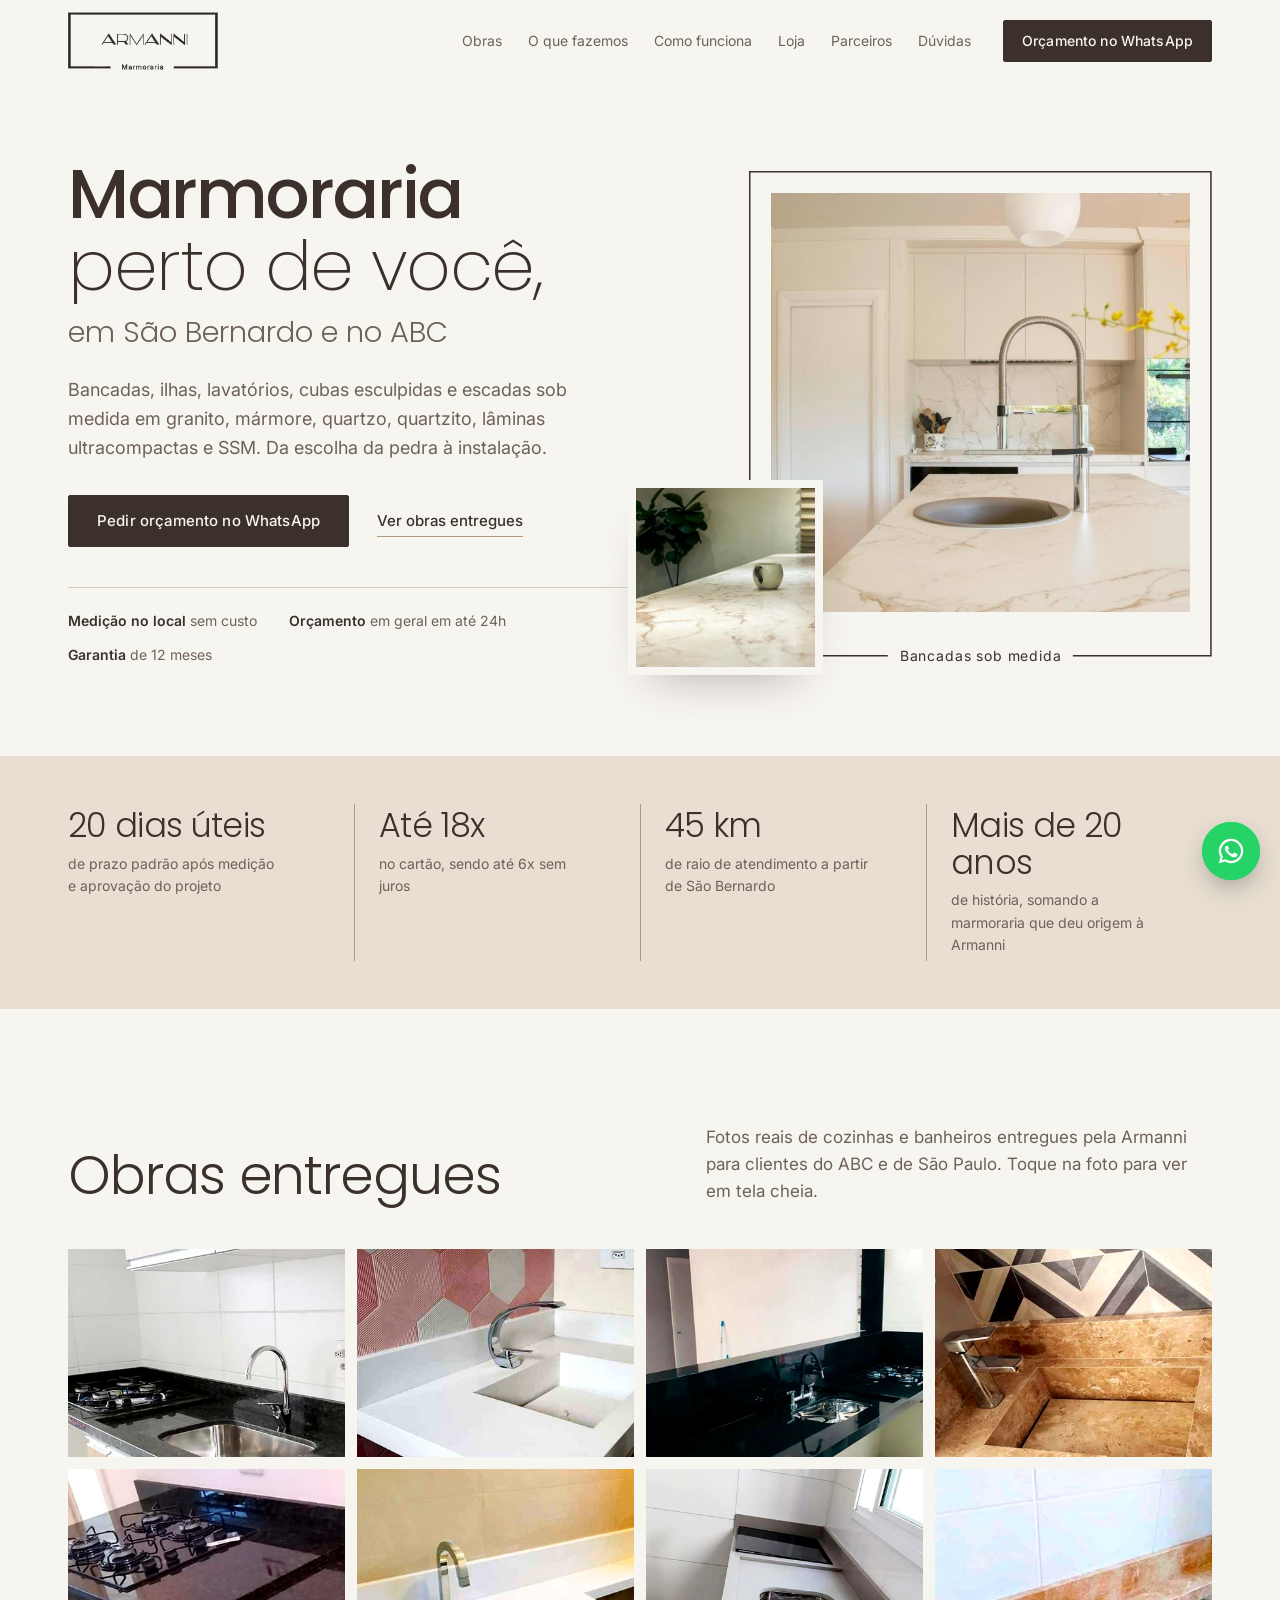
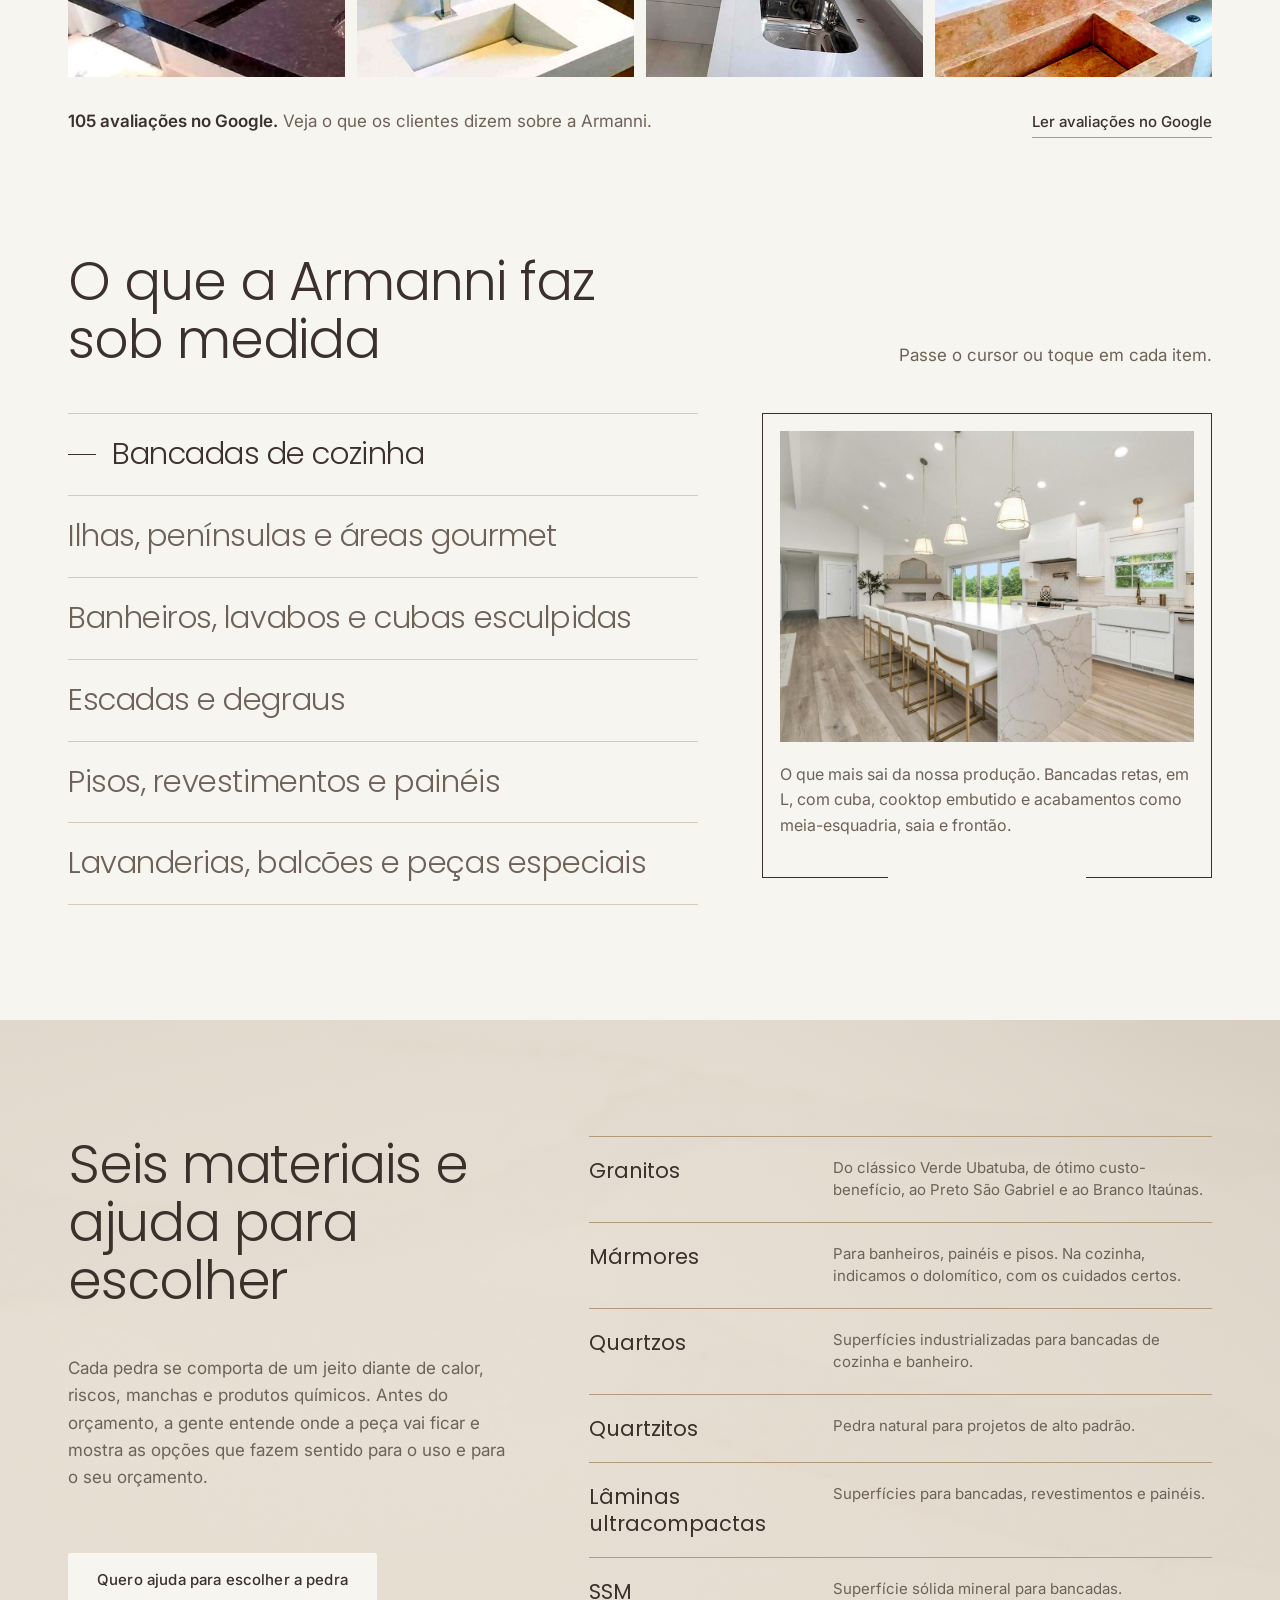
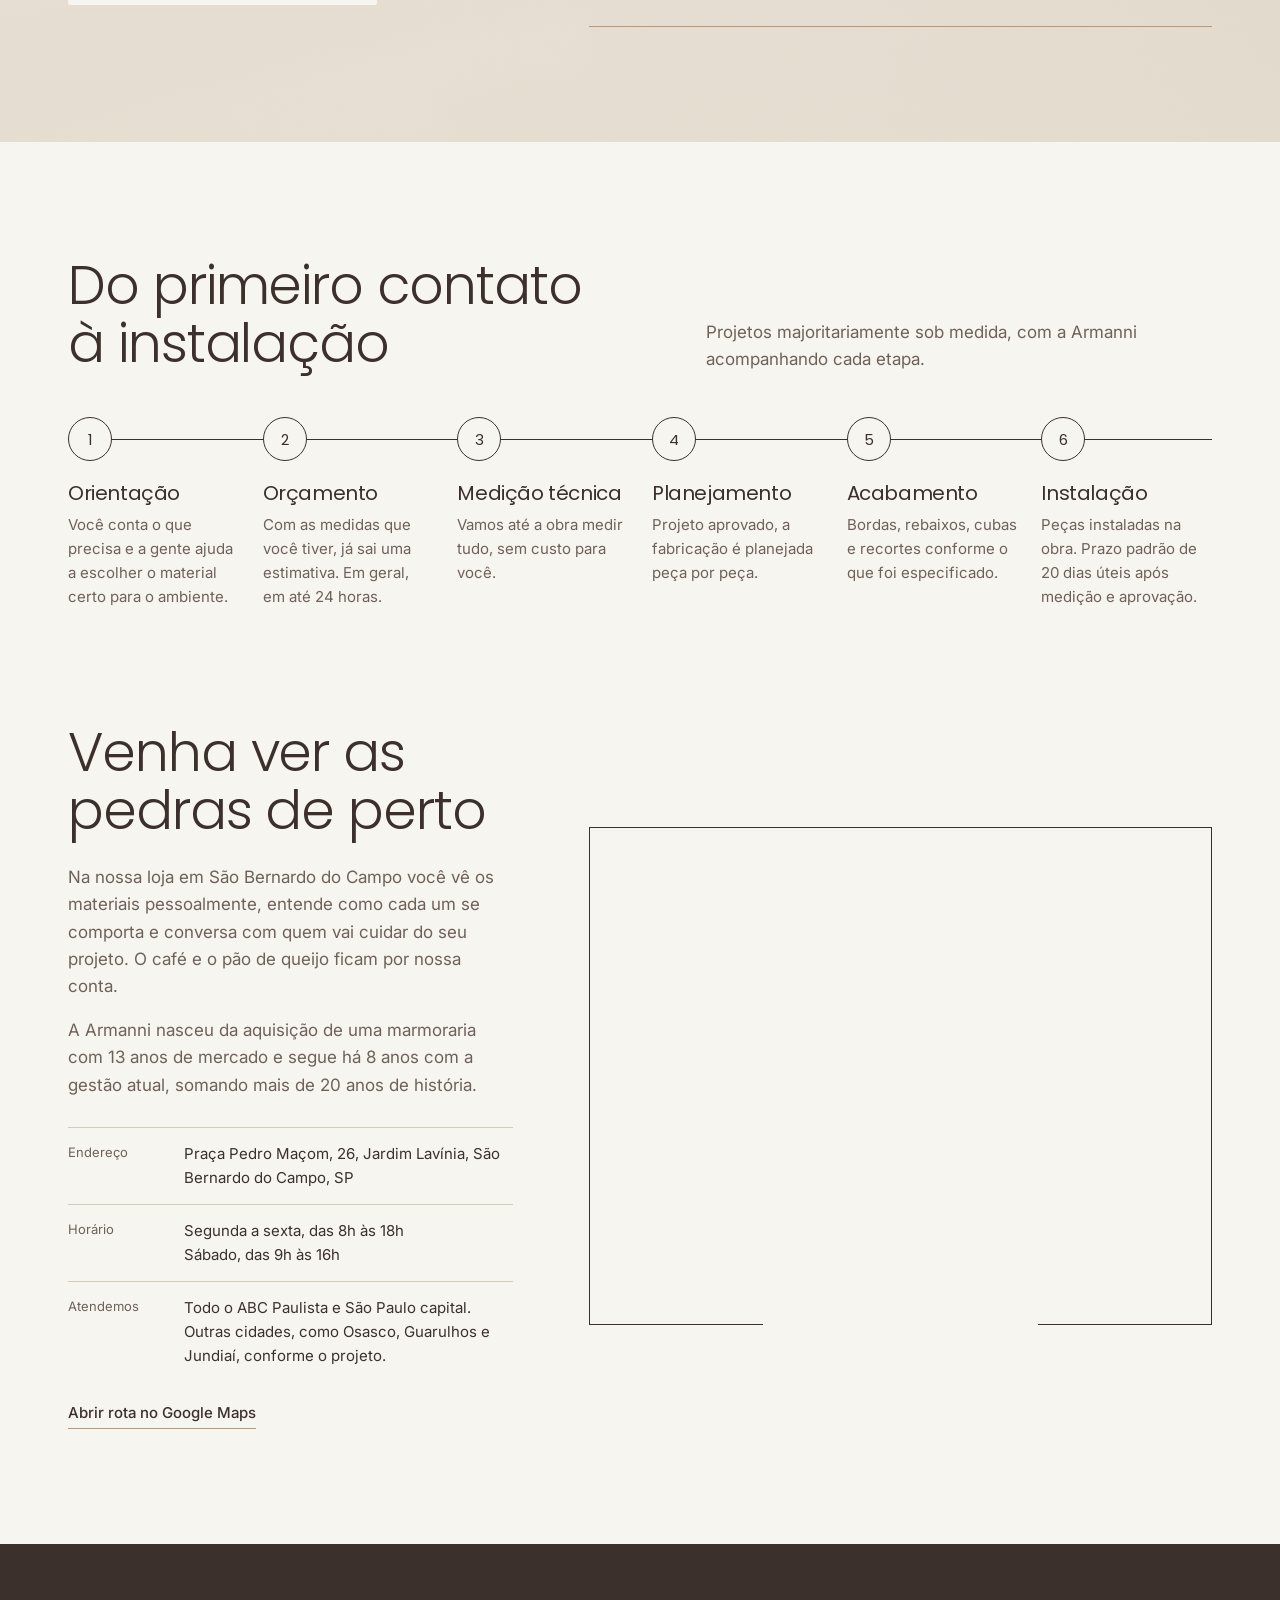
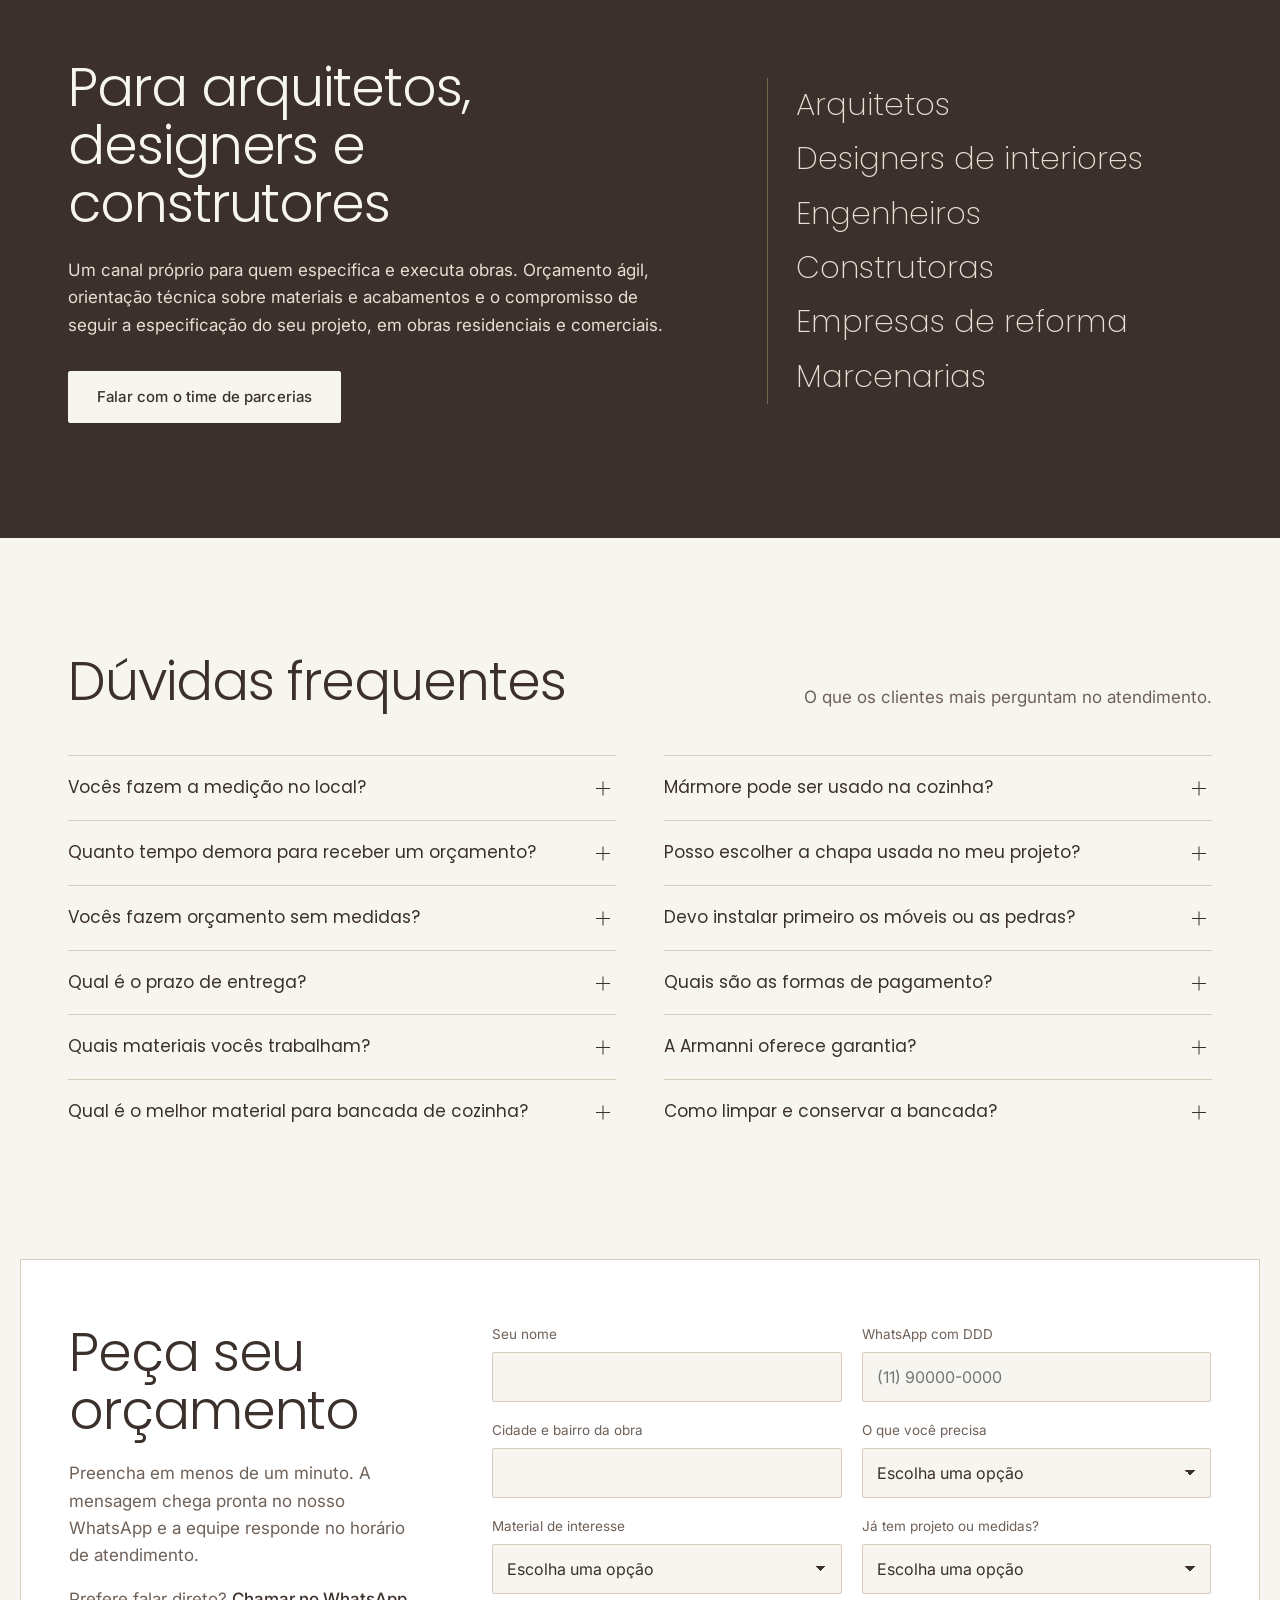
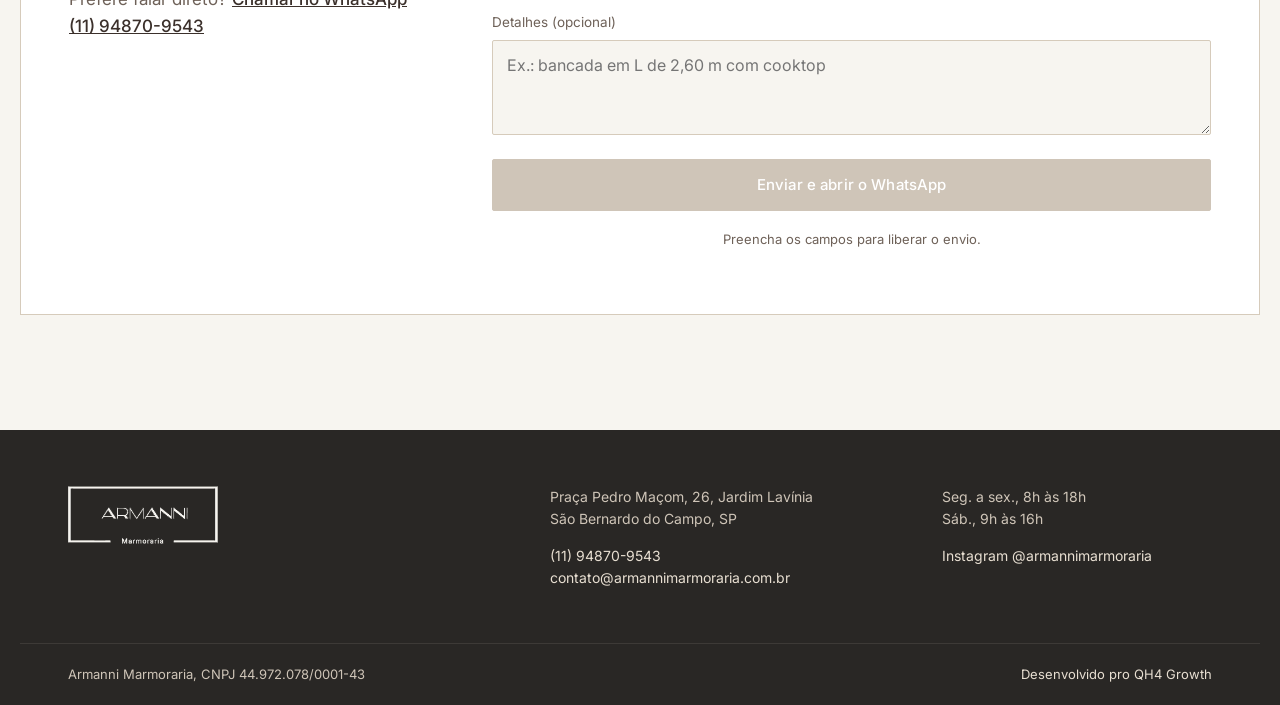
==== index.html @ fddb81f9 "Add files via upload" ====
<!DOCTYPE html>
<html lang="pt-BR">
<head>
<meta charset="UTF-8">
<meta name="viewport" content="width=device-width, initial-scale=1">

<!-- ██████████████████████████████████████████████████████████████████
     [QH4 SLOT 1] GOOGLE TAG MANAGER (HEAD)
     ------------------------------------------------------------------
     O QUE COLAR: o primeiro bloco do GTM, o mais alto possível no <head>.
     Mesmo código nas 3 páginas: index.html, obrigado.html e 404.html.
     EXEMPLO:
     <script>(function(w,d,s,l,i){w[l]=w[l]||[];w[l].push({'gtm.start':
     new Date().getTime(),event:'gtm.js'});var f=d.getElementsByTagName(s)[0],
     j=d.createElement(s),dl=l!='dataLayer'?'&l='+l:'';j.async=true;j.src=
     'https://www.googletagmanager.com/gtm.js?id='+i+dl;f.parentNode.insertBefore(j,f);
     })(window,document,'script','dataLayer','GTM-XXXXXXX');</script>
     ██████████████████████████████████████████████████████████████████ -->

<!-- ██████████████████████████████████████████████████████████████████
     [QH4 SLOT 2] VERIFICAÇÕES DE DOMÍNIO
     ------------------------------------------------------------------
     O QUE COLAR: metatags de verificação (Meta Business, Google Search
     Console, Pinterest etc.).
     EXEMPLO:
     <meta name="facebook-domain-verification" content="xxxxxxxx">
     <meta name="google-site-verification" content="xxxxxxxx">
     ██████████████████████████████████████████████████████████████████ -->

<!-- ██████████████████████████████████████████████████████████████████
     [QH4 SLOT 3] META PIXEL DIRETO (SÓ SE NÃO FOR USAR VIA GTM)
     ------------------------------------------------------------------
     O QUE COLAR: código base do Pixel. Os eventos Lead e Contact já são
     disparados pelo assets/js/tracking.js quando o fbq existe.
     EXEMPLO:
     <script>!function(f,b,e,v,n,t,s){if(f.fbq)return;n=f.fbq=function(){n.callMethod?
     n.callMethod.apply(n,arguments):n.queue.push(arguments)};if(!f._fbq)f._fbq=n;
     n.push=n;n.loaded=!0;n.version='2.0';n.queue=[];t=b.createElement(e);t.async=!0;
     t.src=v;s=b.getElementsByTagName(e)[0];s.parentNode.insertBefore(t,s)}(window,
     document,'script','https://connect.facebook.net/en_US/fbevents.js');
     fbq('init','000000000000000');fbq('track','PageView');</script>
     ██████████████████████████████████████████████████████████████████ -->

<!-- ██████████████████████████████████████████████████████████████████
     [QH4 SLOT 4] GTAG GOOGLE ADS / GA4 DIRETO (SÓ SE NÃO FOR USAR VIA GTM)
     ------------------------------------------------------------------
     O QUE COLAR: tag global do Google. Os rótulos de conversão ficam em
     assets/js/tracking.js (GADS_CONVERSAO_LEAD e GADS_CONVERSAO_WHATSAPP).
     EXEMPLO:
     <script async src="https://www.googletagmanager.com/gtag/js?id=AW-000000000"></script>
     <script>window.dataLayer=window.dataLayer||[];function gtag(){dataLayer.push(arguments);}
     gtag('js',new Date());gtag('config','AW-000000000');gtag('config','G-XXXXXXX');</script>
     ██████████████████████████████████████████████████████████████████ -->

<title>Marmoraria em São Bernardo do Campo e ABC | Armanni Marmoraria</title>
<meta name="description" content="Marmoraria em São Bernardo do Campo que atende o ABC e São Paulo. Bancadas, ilhas, lavatórios, cubas esculpidas e escadas sob medida em granito, mármore, quartzo e quartzito. Medição sem custo.">
<meta name="robots" content="index, follow, max-image-preview:large">
<link rel="canonical" href="https://www.armannimarmoraria.com.br/">
<meta name="theme-color" content="#3B302B">

<meta property="og:type" content="website">
<meta property="og:locale" content="pt_BR">
<meta property="og:site_name" content="Armanni Marmoraria">
<meta property="og:title" content="Armanni Marmoraria | Marmoraria sob medida em São Bernardo do Campo">
<meta property="og:description" content="Bancadas, ilhas, lavatórios, cubas esculpidas e escadas sob medida no ABC e em São Paulo. Medição sem custo e garantia de 12 meses.">
<meta property="og:url" content="https://www.armannimarmoraria.com.br/">
<meta property="og:image" content="https://www.armannimarmoraria.com.br/assets/img/og-armanni.jpg">
<meta property="og:image:width" content="1200">
<meta property="og:image:height" content="630">
<meta property="og:image:alt" content="Bancada de cozinha em granito preto feita pela Armanni Marmoraria">
<meta name="twitter:card" content="summary_large_image">
<meta name="twitter:title" content="Armanni Marmoraria | Marmoraria sob medida em São Bernardo do Campo">
<meta name="twitter:description" content="Bancadas, ilhas, lavatórios, cubas esculpidas e escadas sob medida no ABC e em São Paulo.">
<meta name="twitter:image" content="https://www.armannimarmoraria.com.br/assets/img/og-armanni.jpg">

<link rel="icon" href="favicon.ico" sizes="any">
<link rel="icon" type="image/png" href="favicon.png">
<link rel="apple-touch-icon" href="assets/img/apple-touch-icon.png">
<link rel="manifest" href="site.webmanifest">

<link rel="preload" as="image" href="assets/img/foto-hero-cozinha-marmore.jpg" fetchpriority="high">
<link rel="preconnect" href="https://fonts.googleapis.com">
<link rel="preconnect" href="https://fonts.gstatic.com" crossorigin>
<link href="https://fonts.googleapis.com/css2?family=Inter:wght@400;500;600&family=Poppins:wght@200;300;400;500;600&display=swap" rel="stylesheet">
<link rel="stylesheet" href="assets/css/style.css">

<script type="application/ld+json">
{
  "@context": "https://schema.org",
  "@type": "HomeAndConstructionBusiness",
  "@id": "https://www.armannimarmoraria.com.br/#empresa",
  "name": "Armanni Marmoraria",
  "url": "https://www.armannimarmoraria.com.br/",
  "logo": "https://www.armannimarmoraria.com.br/assets/img/logo-armanni.png",
  "image": "https://www.armannimarmoraria.com.br/assets/img/og-armanni.jpg",
  "description": "Marmoraria em São Bernardo do Campo com fabricação e instalação de bancadas, ilhas, lavatórios, cubas esculpidas, escadas, pisos e revestimentos sob medida em granito, mármore, quartzo, quartzito, lâminas ultracompactas e SSM.",
  "telephone": "+55-11-94870-9543",
  "email": "contato@armannimarmoraria.com.br",
  "taxID": "44.972.078/0001-43",
  "address": {
    "@type": "PostalAddress",
    "streetAddress": "Praça Pedro Maçom, 26, Jardim Lavínia",
    "addressLocality": "São Bernardo do Campo",
    "addressRegion": "SP",
    "addressCountry": "BR"
  },
  "areaServed": ["São Bernardo do Campo", "Santo André", "São Caetano do Sul", "Grande ABC", "São Paulo"],
  "openingHoursSpecification": [
    { "@type": "OpeningHoursSpecification", "dayOfWeek": ["Monday","Tuesday","Wednesday","Thursday","Friday"], "opens": "08:00", "closes": "18:00" },
    { "@type": "OpeningHoursSpecification", "dayOfWeek": "Saturday", "opens": "09:00", "closes": "16:00" }
  ],
  "paymentAccepted": "Pix, transferência bancária, cartão de crédito",
  "sameAs": ["https://www.instagram.com/armannimarmoraria/"]
}
</script>
<script type="application/ld+json">
{
  "@context": "https://schema.org",
  "@type": "FAQPage",
  "mainEntity": [
    { "@type": "Question", "name": "Vocês fazem a medição no local?", "acceptedAnswer": { "@type": "Answer", "text": "Sim, a medição técnica é feita no local e não tem custo para o cliente." } },
    { "@type": "Question", "name": "Quanto tempo demora para receber um orçamento?", "acceptedAnswer": { "@type": "Answer", "text": "Depende da complexidade do projeto, da quantidade de peças, do material e das informações disponíveis, mas em geral o orçamento sai em no máximo 24 horas." } },
    { "@type": "Question", "name": "Vocês fazem orçamento sem medidas?", "acceptedAnswer": { "@type": "Answer", "text": "Sim. Fazemos uma estimativa inicial com as informações e medidas que você passar. Para fechar o pedido, as medidas técnicas são confirmadas na medição." } },
    { "@type": "Question", "name": "Qual é o prazo de entrega?", "acceptedAnswer": { "@type": "Answer", "text": "O prazo padrão é de 20 dias úteis após a medição e a aprovação do projeto." } },
    { "@type": "Question", "name": "Quais materiais vocês trabalham?", "acceptedAnswer": { "@type": "Answer", "text": "Granitos, mármores, quartzos industrializados, quartzitos, lâminas ultracompactas e SSM." } },
    { "@type": "Question", "name": "Qual é o melhor material para bancada de cozinha?", "acceptedAnswer": { "@type": "Answer", "text": "Depende do projeto, do uso, do orçamento e das características desejadas. Granitos, quartzos, quartzitos e superfícies ultracompactas têm características diferentes, e nossa equipe apresenta opções e orienta a escolha conforme o ambiente." } },
    { "@type": "Question", "name": "Mármore pode ser usado na cozinha?", "acceptedAnswer": { "@type": "Answer", "text": "Pode ser usado o mármore dolomítico, com atenção especial, porque é uma pedra natural mais suscetível a manchas e ao ataque de substâncias ácidas." } },
    { "@type": "Question", "name": "Posso escolher a chapa usada no meu projeto?", "acceptedAnswer": { "@type": "Answer", "text": "Sim, dependendo do tamanho do projeto. Quando a chapa inteira é usada, você pode escolher, e a equipe orienta a conferência da chapa junto ao fornecedor antes da fabricação." } },
    { "@type": "Question", "name": "Devo instalar primeiro os móveis ou as pedras?", "acceptedAnswer": { "@type": "Answer", "text": "As pedras podem ser instaladas em qualquer ordem, mas indicamos as pedras primeiro para que os itens fiquem independentes e o peso não sobrecarregue os móveis. Há exceções, como penínsulas ou mesas em que a pedra depende de uma base." } },
    { "@type": "Question", "name": "Quais são as formas de pagamento?", "acceptedAnswer": { "@type": "Answer", "text": "Pix, transferência bancária e cartão de crédito em até 18 parcelas, sendo até 6 sem juros, conforme as condições vigentes. A entrada é de 50% e o saldo segue o que estiver previsto no contrato." } },
    { "@type": "Question", "name": "A Armanni oferece garantia?", "acceptedAnswer": { "@type": "Answer", "text": "Sim. A garantia contratual do serviço é de 12 meses." } },
    { "@type": "Question", "name": "Como limpar e conservar a bancada?", "acceptedAnswer": { "@type": "Answer", "text": "Use pano macio, água e detergente neutro, evitando produtos abrasivos e químicos não recomendados pelo fabricante. A hidrofugação deve ser refeita a cada 6 meses." } }
  ]
}
</script>
</head>
<body>
<!-- ██████████████████████████████████████████████████████████████████
     [QH4 SLOT 5] GTM NOSCRIPT (LOGO APÓS ABRIR O <body>)
     ------------------------------------------------------------------
     EXEMPLO:
     <noscript><iframe src="https://www.googletagmanager.com/ns.html?id=GTM-XXXXXXX"
     height="0" width="0" style="display:none;visibility:hidden"></iframe></noscript>
     ██████████████████████████████████████████████████████████████████ -->

<a class="skip" href="#conteudo">Pular para o conteúdo</a>

<header class="topo" id="topo">
  <div class="topo__in">
    <a href="#inicio" class="topo__logo" aria-label="Armanni Marmoraria, voltar ao início">
      <img src="assets/img/logo-armanni.png" alt="Armanni Marmoraria" width="560" height="217">
    </a>
    <nav class="topo__nav" id="menu" aria-label="Menu principal">
      <a href="#obras">Obras</a>
      <a href="#servicos">O que fazemos</a>
      <a href="#processo">Como funciona</a>
      <a href="#loja">Loja</a>
      <a href="#parceiros">Parceiros</a>
      <a href="#duvidas">Dúvidas</a>
    </nav>
    <a class="btn btn--sm" href="#" data-wa="topo">Orçamento no WhatsApp</a>
    <button class="topo__burger" type="button" aria-controls="menu" aria-expanded="false" aria-label="Abrir menu"><span></span><span></span></button>
  </div>
</header>

<main id="conteudo">

  <!-- HERO -->
  <section class="hero" id="inicio">
    <div class="hero__texto">
      <h1 class="hero__titulo">
        <span class="l">Marmoraria</span>
        <span class="l">perto de você,</span>
        <span class="l l--fina">em São Bernardo e no ABC</span>
      </h1>
      <p class="hero__sub">Bancadas, ilhas, lavatórios, cubas esculpidas e escadas sob medida em granito, mármore, quartzo, quartzito, lâminas ultracompactas e SSM. Da escolha da pedra à instalação.</p>
      <div class="hero__acoes">
        <a class="btn" href="#" data-wa="hero">Pedir orçamento no WhatsApp</a>
        <a class="link" href="#obras">Ver obras entregues</a>
      </div>
      <ul class="hero__fatos">
        <li><strong>Medição no local</strong> sem custo</li>
        <li><strong>Orçamento</strong> em geral em até 24h</li>
        <li><strong>Garantia</strong> de 12 meses</li>
      </ul>
    </div>

    <figure class="hero__foto moldura" >
      <svg class="moldura__linha" viewBox="0 0 100 100" preserveAspectRatio="none" aria-hidden="true">
        <path d="M30 100 H0 V0 H100 V100 H70"/>
      </svg>
      <div class="hero__img" data-parallax>
        <img src="assets/img/foto-hero-cozinha-marmore.jpg" alt="Cozinha clara com ilha em pedra e cuba embutida" width="784" height="784" fetchpriority="high">
      </div>
      <figcaption>Bancadas sob medida</figcaption>
    </figure>
    <figure class="hero__mini">
      <img src="assets/img/foto-bancada-marmore-detalhe.jpg" alt="Detalhe de bancada em pedra clara com veios" width="784" height="784">
    </figure>
  </section>

  <!-- NÚMEROS DO ATENDIMENTO -->
  <section class="fatos" aria-label="Como a Armanni trabalha">
    <dl class="fatos__lista">
      <div><dt>20 dias úteis</dt><dd>de prazo padrão após medição e aprovação do projeto</dd></div>
      <div><dt>Até 18x</dt><dd>no cartão, sendo até 6x sem juros</dd></div>
      <div><dt>45 km</dt><dd>de raio de atendimento a partir de São Bernardo</dd></div>
      <div><dt>Mais de 20 anos</dt><dd>de história, somando a marmoraria que deu origem à Armanni</dd></div>
    </dl>
  </section>

  <!-- OBRAS -->
  <section class="obras" id="obras">
    <div class="sec-cab">
      <h2>Obras entregues</h2>
      <p>Fotos reais de cozinhas e banheiros entregues pela Armanni para clientes do ABC e de São Paulo. Toque na foto para ver em tela cheia.</p>
    </div>
    <div class="obras__grade" id="galeria">
      <button class="obra" data-full="assets/img/obra-cozinha-granito-preto.jpg"><img src="assets/img/obra-cozinha-granito-preto.jpg" alt="Bancada de cozinha em granito preto com cooktop e cuba de inox" width="1038" height="680" loading="lazy"><span>Cozinha em granito preto</span></button>
      <button class="obra" data-full="assets/img/obra-lavatorio-esculpido-branco.jpg"><img src="assets/img/obra-lavatorio-esculpido-branco.jpg" alt="Lavatório com cuba esculpida branca" width="1038" height="610" loading="lazy"><span>Cuba esculpida</span></button>
      <button class="obra" data-full="assets/img/obra-bancada-gourmet-preta.jpg"><img src="assets/img/obra-bancada-gourmet-preta.jpg" alt="Bancada preta com cuba e cooktop" width="1038" height="585" loading="lazy"><span>Bancada em granito preto</span></button>
      <button class="obra" data-full="assets/img/obra-lavatorio-marmore-bege.jpg"><img src="assets/img/obra-lavatorio-marmore-bege.jpg" alt="Lavatório em mármore bege com cuba esculpida" width="1038" height="590" loading="lazy"><span>Lavatório em mármore</span></button>
      <button class="obra" data-full="assets/img/obra-cozinha-cooktop-granito.jpg"><img src="assets/img/obra-cozinha-cooktop-granito.jpg" alt="Bancada de cozinha em granito escuro com cooktop embutido" width="1038" height="575" loading="lazy"><span>Cozinha com cooktop embutido</span></button>
      <button class="obra" data-full="assets/img/obra-lavatorio-esculpido-quartzo.jpg"><img src="assets/img/obra-lavatorio-esculpido-quartzo.jpg" alt="Lavatório com cuba esculpida clara" width="1038" height="585" loading="lazy"><span>Lavatório esculpido</span></button>
      <button class="obra" data-full="assets/img/obra-cuba-inox-bancada-branca.jpg"><img src="assets/img/obra-cuba-inox-bancada-branca.jpg" alt="Bancada branca com cuba de inox" width="1038" height="680" loading="lazy"><span>Bancada clara com cuba inox</span></button>
      <button class="obra" data-full="assets/img/obra-lavatorio-marmore-detalhe.jpg"><img src="assets/img/obra-lavatorio-marmore-detalhe.jpg" alt="Detalhe de lavatório em mármore bege" width="1038" height="680" loading="lazy"><span>Detalhe em mármore</span></button>
    </div>
    <div class="obras__google">
      <p><strong>105 avaliações no Google.</strong> Veja o que os clientes dizem sobre a Armanni.</p>
      <a class="link" href="https://g.page/r/CbrfBFIB26atEAI/review" target="_blank" rel="noopener" data-evt="google_reviews">Ler avaliações no Google</a>
    </div>
  </section>

  <!-- SERVIÇOS -->
  <section class="servicos" id="servicos">
    <div class="sec-cab">
      <h2>O que a Armanni faz sob medida</h2>
      <p>Passe o cursor ou toque em cada item.</p>
    </div>
    <div class="servicos__corpo">
      <ol class="servicos__lista" role="tablist" aria-label="Produtos">
        <li><button role="tab" aria-selected="true" aria-controls="sv-painel" data-img="assets/img/foto-ilha-cozinha-marmore.jpg" data-txt="O que mais sai da nossa produção. Bancadas retas, em L, com cuba, cooktop embutido e acabamentos como meia-esquadria, saia e frontão.">Bancadas de cozinha</button></li>
        <li><button role="tab" aria-selected="false" aria-controls="sv-painel" data-img="assets/img/foto-ilha-granito.jpg" data-txt="Ilhas, penínsulas, bancadas de área gourmet e de churrasqueira, mesas e tampos no mesmo material da cozinha ou em contraste.">Ilhas, penínsulas e áreas gourmet</button></li>
        <li><button role="tab" aria-selected="false" aria-controls="sv-painel" data-img="assets/img/foto-lavatorio-esculpido-pedra.jpg" data-txt="Lavatórios, bancadas de banheiro e lavabo, nichos e prateleiras, com cubas esculpidas de diversos modelos.">Banheiros, lavabos e cubas esculpidas</button></li>
        <li><button role="tab" aria-selected="false" aria-controls="sv-painel" data-img="assets/img/foto-escada-marmore.jpg" data-txt="Escadas e degraus em pedra natural ou industrializada, feitos sob medida para a obra.">Escadas e degraus</button></li>
        <li><button role="tab" aria-selected="false" aria-controls="sv-painel" data-img="assets/img/foto-revestimento-painel.jpg" data-txt="Pisos em pedra, revestimentos de parede, painéis decorativos, soleiras, peitoris e rodapés.">Pisos, revestimentos e painéis</button></li>
        <li><button role="tab" aria-selected="false" aria-controls="sv-painel" data-img="assets/img/foto-bancada-marmore-cafe.jpg" data-txt="Bancadas de lavanderia, balcões comerciais, túmulos, jazigos e outras peças especiais nos materiais com que trabalhamos.">Lavanderias, balcões e peças especiais</button></li>
      </ol>
      <div class="servicos__painel moldura moldura--fina" id="sv-painel" role="tabpanel" aria-live="polite">
        <div class="servicos__img"><img src="assets/img/foto-ilha-cozinha-marmore.jpg" alt="Bancadas de cozinha" width="1044" height="784" loading="lazy"></div>
        <p class="servicos__txt">O que mais sai da nossa produção. Bancadas retas, em L, com cuba, cooktop embutido e acabamentos como meia-esquadria, saia e frontão.</p>
      </div>
    </div>
  </section>

  <!-- MATERIAIS -->
  <section class="materiais" aria-labelledby="mat-t">
    <div class="materiais__in">
      <h2 id="mat-t">Seis materiais e ajuda para escolher</h2>
      <p class="materiais__intro">Cada pedra se comporta de um jeito diante de calor, riscos, manchas e produtos químicos. Antes do orçamento, a gente entende onde a peça vai ficar e mostra as opções que fazem sentido para o uso e para o seu orçamento.</p>
      <ul class="materiais__lista">
        <li><span>Granitos</span><small>Do clássico Verde Ubatuba, de ótimo custo-benefício, ao Preto São Gabriel e ao Branco Itaúnas.</small></li>
        <li><span>Mármores</span><small>Para banheiros, painéis e pisos. Na cozinha, indicamos o dolomítico, com os cuidados certos.</small></li>
        <li><span>Quartzos</span><small>Superfícies industrializadas para bancadas de cozinha e banheiro.</small></li>
        <li><span>Quartzitos</span><small>Pedra natural para projetos de alto padrão.</small></li>
        <li><span>Lâminas ultracompactas</span><small>Superfícies para bancadas, revestimentos e painéis.</small></li>
        <li><span>SSM</span><small>Superfície sólida mineral para bancadas.</small></li>
      </ul>
      <a class="btn btn--claro" href="#" data-wa="materiais">Quero ajuda para escolher a pedra</a>
    </div>
  </section>

  <!-- PROCESSO -->
  <section class="processo" id="processo">
    <div class="sec-cab">
      <h2>Do primeiro contato à instalação</h2>
      <p>Projetos majoritariamente sob medida, com a Armanni acompanhando cada etapa.</p>
    </div>
    <ol class="processo__trilha">
      <li><b>1</b><h3>Orientação</h3><p>Você conta o que precisa e a gente ajuda a escolher o material certo para o ambiente.</p></li>
      <li><b>2</b><h3>Orçamento</h3><p>Com as medidas que você tiver, já sai uma estimativa. Em geral, em até 24 horas.</p></li>
      <li><b>3</b><h3>Medição técnica</h3><p>Vamos até a obra medir tudo, sem custo para você.</p></li>
      <li><b>4</b><h3>Planejamento</h3><p>Projeto aprovado, a fabricação é planejada peça por peça.</p></li>
      <li><b>5</b><h3>Acabamento</h3><p>Bordas, rebaixos, cubas e recortes conforme o que foi especificado.</p></li>
      <li><b>6</b><h3>Instalação</h3><p>Peças instaladas na obra. Prazo padrão de 20 dias úteis após medição e aprovação.</p></li>
    </ol>
  </section>

  <!-- LOJA -->
  <section class="loja" id="loja">
    <div class="loja__texto">
      <h2>Venha ver as pedras de perto</h2>
      <p>Na nossa loja em São Bernardo do Campo você vê os materiais pessoalmente, entende como cada um se comporta e conversa com quem vai cuidar do seu projeto. O café e o pão de queijo ficam por nossa conta.</p>
      <p>A Armanni nasceu da aquisição de uma marmoraria com 13 anos de mercado e segue há 8 anos com a gestão atual, somando mais de 20 anos de história.</p>
      <dl class="loja__dados">
        <div><dt>Endereço</dt><dd>Praça Pedro Maçom, 26, Jardim Lavínia, São Bernardo do Campo, SP</dd></div>
        <div><dt>Horário</dt><dd>Segunda a sexta, das 8h às 18h<br>Sábado, das 9h às 16h</dd></div>
        <div><dt>Atendemos</dt><dd>Todo o ABC Paulista e São Paulo capital. Outras cidades, como Osasco, Guarulhos e Jundiaí, conforme o projeto.</dd></div>
      </dl>
      <a class="link" href="https://www.google.com/maps/search/?api=1&query=Pra%C3%A7a+Pedro+Ma%C3%A7om+26+S%C3%A3o+Bernardo+do+Campo" target="_blank" rel="noopener" data-evt="rota_maps">Abrir rota no Google Maps</a>
    </div>
    <div class="loja__mapa moldura moldura--fina">
      <iframe title="Mapa da Armanni Marmoraria em São Bernardo do Campo" src="https://www.google.com/maps?q=Pra%C3%A7a+Pedro+Ma%C3%A7om,+26,+S%C3%A3o+Bernardo+do+Campo,+SP&output=embed" loading="lazy" referrerpolicy="no-referrer-when-downgrade"></iframe>
    </div>
  </section>

  <!-- PARCEIROS -->
  <section class="parceiros" id="parceiros">
    <div class="parceiros__in">
      <div>
        <h2>Para arquitetos, designers e construtores</h2>
        <p>Um canal próprio para quem especifica e executa obras. Orçamento ágil, orientação técnica sobre materiais e acabamentos e o compromisso de seguir a especificação do seu projeto, em obras residenciais e comerciais.</p>
        <a class="btn btn--claro" href="#" data-wa="parceiros" data-wa-tipo="parceiros">Falar com o time de parcerias</a>
      </div>
      <ul class="parceiros__quem" aria-label="Profissionais atendidos">
        <li>Arquitetos</li>
        <li>Designers de interiores</li>
        <li>Engenheiros</li>
        <li>Construtoras</li>
        <li>Empresas de reforma</li>
        <li>Marcenarias</li>
      </ul>
    </div>
  </section>

  <!-- FAQ -->
  <section class="duvidas" id="duvidas">
    <div class="sec-cab">
      <h2>Dúvidas frequentes</h2>
      <p>O que os clientes mais perguntam no atendimento.</p>
    </div>
    <div class="duvidas__lista">
      <details><summary>Vocês fazem a medição no local?</summary><p>Sim, a medição técnica é feita no local e não tem custo para o cliente.</p></details>
      <details><summary>Quanto tempo demora para receber um orçamento?</summary><p>Depende da complexidade do projeto, da quantidade de peças, do material e das informações disponíveis, mas em geral o orçamento sai em no máximo 24 horas.</p></details>
      <details><summary>Vocês fazem orçamento sem medidas?</summary><p>Sim. Fazemos uma estimativa inicial com as informações e medidas que você passar. Para fechar o pedido, as medidas técnicas são confirmadas na medição.</p></details>
      <details><summary>Qual é o prazo de entrega?</summary><p>O prazo padrão é de 20 dias úteis após a medição e a aprovação do projeto.</p></details>
      <details><summary>Quais materiais vocês trabalham?</summary><p>Granitos, mármores, quartzos industrializados, quartzitos, lâminas ultracompactas e SSM.</p></details>
      <details><summary>Qual é o melhor material para bancada de cozinha?</summary><p>Depende do projeto, do uso, do orçamento e das características desejadas. Granitos, quartzos, quartzitos e superfícies ultracompactas têm características diferentes, e nossa equipe apresenta opções e orienta a escolha conforme o ambiente.</p></details>
      <details><summary>Mármore pode ser usado na cozinha?</summary><p>Pode ser usado o mármore dolomítico, com atenção especial, porque é uma pedra natural mais suscetível a manchas e ao ataque de substâncias ácidas.</p></details>
      <details><summary>Posso escolher a chapa usada no meu projeto?</summary><p>Sim, dependendo do tamanho do projeto. Quando a chapa inteira é usada, você pode escolher, e a equipe orienta a conferência da chapa junto ao fornecedor antes da fabricação.</p></details>
      <details><summary>Devo instalar primeiro os móveis ou as pedras?</summary><p>As pedras podem ser instaladas em qualquer ordem, mas indicamos as pedras primeiro para que os itens fiquem independentes e o peso não sobrecarregue os móveis. Há exceções, como penínsulas ou mesas em que a pedra depende de uma base.</p></details>
      <details><summary>Quais são as formas de pagamento?</summary><p>Pix, transferência bancária e cartão de crédito em até 18 parcelas, sendo até 6 sem juros, conforme as condições vigentes. A entrada é de 50% e o saldo segue o que estiver previsto no contrato.</p></details>
      <details><summary>A Armanni oferece garantia?</summary><p>Sim. A garantia contratual do serviço é de 12 meses.</p></details>
      <details><summary>Como limpar e conservar a bancada?</summary><p>Use pano macio, água e detergente neutro, evitando produtos abrasivos e químicos não recomendados pelo fabricante. A hidrofugação deve ser refeita a cada 6 meses.</p></details>
    </div>
  </section>

  <!-- FORMULÁRIO -->
  <section class="contato" id="orcamento">
    <div class="contato__texto">
      <h2>Peça seu orçamento</h2>
      <p>Preencha em menos de um minuto. A mensagem chega pronta no nosso WhatsApp e a equipe responde no horário de atendimento.</p>
      <p class="contato__alt">Prefere falar direto? <a href="#" data-wa="form_lateral">Chamar no WhatsApp (11) 94870-9543</a></p>
    </div>
    <form class="form" id="form-orcamento" novalidate>
      <div class="campo">
        <label for="f-nome">Seu nome</label>
        <input id="f-nome" name="nome" type="text" autocomplete="name" required minlength="2">
      </div>
      <div class="campo">
        <label for="f-whats">WhatsApp com DDD</label>
        <input id="f-whats" name="whatsapp" type="tel" inputmode="tel" autocomplete="tel" placeholder="(11) 90000-0000" required pattern="\(\d{2}\) \d{4,5}-\d{4}">
      </div>
      <div class="campo">
        <label for="f-cidade">Cidade e bairro da obra</label>
        <input id="f-cidade" name="cidade" type="text" autocomplete="address-level2" required minlength="3">
      </div>
      <div class="campo">
        <label for="f-peca">O que você precisa</label>
        <select id="f-peca" name="peca" required>
          <option value="" selected disabled>Escolha uma opção</option>
          <option>Bancada de cozinha</option>
          <option>Ilha, península ou área gourmet</option>
          <option>Banheiro, lavabo ou cuba esculpida</option>
          <option>Escada ou degraus</option>
          <option>Piso, revestimento ou painel</option>
          <option>Lavanderia, balcão ou peça especial</option>
          <option>Mais de uma peça</option>
        </select>
      </div>
      <div class="campo">
        <label for="f-material">Material de interesse</label>
        <select id="f-material" name="material" required>
          <option value="" selected disabled>Escolha uma opção</option>
          <option>Ainda não sei, quero orientação</option>
          <option>Granito</option>
          <option>Mármore</option>
          <option>Quartzo</option>
          <option>Quartzito</option>
          <option>Lâmina ultracompacta</option>
          <option>SSM</option>
        </select>
      </div>
      <div class="campo">
        <label for="f-medidas">Já tem projeto ou medidas?</label>
        <select id="f-medidas" name="medidas" required>
          <option value="" selected disabled>Escolha uma opção</option>
          <option>Sim, tenho projeto</option>
          <option>Tenho só as medidas</option>
          <option>Ainda não, preciso da medição</option>
        </select>
      </div>
      <div class="campo campo--larga">
        <label for="f-msg">Detalhes (opcional)</label>
        <textarea id="f-msg" name="mensagem" rows="3" placeholder="Ex.: bancada em L de 2,60 m com cooktop"></textarea>
      </div>
      <button class="btn btn--form" type="submit" disabled>Enviar e abrir o WhatsApp</button>
      <p class="form__nota" aria-live="polite">Preencha os campos para liberar o envio.</p>
    </form>
  </section>
</main>

<footer class="rodape">
  <div class="rodape__in">
    <img src="assets/img/logo-armanni-claro.png" alt="Armanni Marmoraria" width="560" height="217" loading="lazy" class="rodape__logo">
    <div class="rodape__col">
      <p>Praça Pedro Maçom, 26, Jardim Lavínia<br>São Bernardo do Campo, SP</p>
      <p><a href="#" data-wa="rodape">(11) 94870-9543</a><br><a href="mailto:contato@armannimarmoraria.com.br">contato@armannimarmoraria.com.br</a></p>
    </div>
    <div class="rodape__col">
      <p>Seg. a sex., 8h às 18h<br>Sáb., 9h às 16h</p>
      <p><a href="https://www.instagram.com/armannimarmoraria/" target="_blank" rel="noopener">Instagram @armannimarmoraria</a></p>
    </div>
  </div>
  <div class="rodape__base">
    <p>Armanni Marmoraria, CNPJ 44.972.078/0001-43</p>
    <p><a href="https://www.instagram.com/qh4growth/" target="_blank" rel="noopener">Desenvolvido pro QH4 Growth</a></p>
  </div>
</footer>

<a class="wa-flut" href="#" data-wa="flutuante" aria-label="Falar com a Armanni no WhatsApp">
  <svg viewBox="0 0 32 32" aria-hidden="true"><path d="M16 3a13 13 0 0 0-11.2 19.6L3 29l6.6-1.7A13 13 0 1 0 16 3Zm0 23.6a10.6 10.6 0 0 1-5.4-1.5l-.4-.2-3.9 1 1-3.8-.2-.4A10.6 10.6 0 1 1 16 26.6Zm5.8-7.9c-.3-.2-1.9-.9-2.2-1s-.5-.2-.7.2-.8 1-1 1.2-.4.2-.7.1a8.7 8.7 0 0 1-4.3-3.8c-.3-.6.3-.5.9-1.7.1-.2 0-.4 0-.5l-1-2.4c-.3-.6-.5-.5-.7-.5h-.6a1.2 1.2 0 0 0-.9.4 3.7 3.7 0 0 0-1.1 2.7 6.4 6.4 0 0 0 1.3 3.4 14.7 14.7 0 0 0 5.6 5c2.1.9 2.9 1 4 .8a3.4 3.4 0 0 0 2.2-1.6 2.8 2.8 0 0 0 .2-1.6c-.1-.1-.3-.2-.6-.3Z"/></svg>
</a>

<div class="lightbox" id="lightbox" role="dialog" aria-modal="true" aria-label="Foto em tela cheia" hidden>
  <button class="lightbox__fechar" type="button" aria-label="Fechar">Fechar</button>
  <button class="lightbox__nav lightbox__nav--ant" type="button" aria-label="Foto anterior"><svg viewBox="0 0 24 24" aria-hidden="true"><path d="M15 5l-7 7 7 7"/></svg></button>
  <figure><img src="" alt=""><figcaption></figcaption></figure>
  <button class="lightbox__nav lightbox__nav--prox" type="button" aria-label="Próxima foto"><svg viewBox="0 0 24 24" aria-hidden="true"><path d="M9 5l7 7-7 7"/></svg></button>
</div>

<script src="assets/js/tracking.js"></script>
<script src="assets/js/main.js" defer></script>

<!-- ██████████████████████████████████████████████████████████████████
     [QH4 SLOT 6] SCRIPTS DE TERCEIROS (ANTES DO </body>)
     ------------------------------------------------------------------
     O QUE COLAR: chat, heatmap (Clarity, Hotjar), widgets.
     EXEMPLO:
     <script type="text/javascript">(function(c,l,a,r,i,t,y){...})(window,document,"clarity","script","xxxxxxx");</script>
     ██████████████████████████████████████████████████████████████████ -->

<!-- IVO (Funil do LIA & IVO), padrão QH4 -->
<script src="https://app-validacao-lp-sapp-validacao-lp.vercel.app/api/t" data-lp="lp-armanni-marmoraria" defer></script>
</body>
</html>
---- assets/css/style.css ----
/* Armanni Marmoraria | LP padrão QH4
   Paleta do briefing: café #3B302B, bege amadeirado #B49A7A, areia #E8DFD2,
   off-white #F7F5F0, grafite #292725. Fundo claro (pedido no briefing).
   Motivo visual: a moldura aberta embaixo, tirada do próprio logo. */

:root{
  --off:#F7F5F0;
  --areia:#E8DFD2;
  --bege:#B49A7A;
  --cafe:#3B302B;
  --grafite:#292725;
  --texto:#3B302B;
  --suave:#6E6158;
  --linha:#D6CBBB;
  --f-tit:'Poppins',system-ui,sans-serif;
  --f-txt:'Inter',system-ui,sans-serif;
  --larg:1240px;
  --pad:clamp(20px,4vw,48px);
  --ease:cubic-bezier(.22,.8,.22,1);
}

*,*::before,*::after{box-sizing:border-box}
html{scroll-behavior:smooth;-webkit-text-size-adjust:100%}
body{margin:0;background:var(--off);color:var(--texto);font:400 17px/1.6 var(--f-txt);-webkit-font-smoothing:antialiased}
img{display:block;max-width:100%;height:auto}
a{color:inherit}
button{font:inherit;color:inherit}
h1,h2,h3{font-family:var(--f-tit);font-weight:300;line-height:1.08;margin:0;letter-spacing:-.02em;color:var(--cafe)}
h2{font-size:clamp(32px,4.2vw,54px)}
p{margin:0 0 1em}
:focus-visible{outline:2px solid var(--cafe);outline-offset:3px}
.skip{position:absolute;left:-999px;top:8px;background:var(--cafe);color:var(--off);padding:10px 16px;z-index:100}
.skip:focus{left:8px}

/* Botões e links */
.btn{display:inline-flex;align-items:center;justify-content:center;gap:10px;min-height:52px;padding:0 28px;background:var(--cafe);color:var(--off);text-decoration:none;font:500 15px/1 var(--f-txt);letter-spacing:.01em;border:1px solid var(--cafe);border-radius:2px;cursor:pointer;position:relative;overflow:hidden;transition:color .35s var(--ease),transform .25s var(--ease)}
.btn::before{content:"";position:absolute;inset:0;background:var(--grafite);transform:scaleX(0);transform-origin:right;transition:transform .45s var(--ease);z-index:0}
.btn > *{position:relative}
.btn{isolation:isolate}
.btn::after{content:"";position:absolute;left:0;right:0;bottom:0;height:2px;background:var(--bege);transform:scaleX(0);transform-origin:left;transition:transform .45s var(--ease) .05s}
.btn:hover::before{transform:scaleX(1);transform-origin:left}
.btn:hover::after{transform:scaleX(1)}
.btn:active{transform:translateY(1px)}
.btn{z-index:0}
.btn--sm{min-height:42px;padding:0 18px;font-size:14px}
.btn--claro{background:var(--off);color:var(--cafe);border-color:var(--off)}
.btn--claro::before{background:var(--areia)}
.link{display:inline-block;font:500 15px/1.4 var(--f-txt);color:var(--cafe);text-decoration:none;padding:6px 0;background:linear-gradient(var(--bege),var(--bege)) left bottom/100% 1px no-repeat;transition:background-size .4s var(--ease)}
.link:hover{background-size:0 1px;background-position:right bottom}

/* Cabeçalho */
.topo{position:sticky;top:0;z-index:40;background:rgba(247,245,240,.92);backdrop-filter:blur(10px);-webkit-backdrop-filter:blur(10px);border-bottom:1px solid transparent;transition:border-color .3s}
.topo.is-rolado{border-bottom-color:var(--linha)}
.topo__in{max-width:var(--larg);margin:0 auto;padding:12px var(--pad);display:flex;align-items:center;gap:32px}
.topo__logo img{width:150px}
.topo__nav{display:flex;gap:26px;margin-left:auto}
.topo__nav a{text-decoration:none;font-size:14px;color:var(--suave);transition:color .2s}
.topo__nav a:hover{color:var(--cafe)}
.topo__burger{display:none;background:none;border:0;width:44px;height:44px;margin-left:8px;cursor:pointer;position:relative}
.topo__burger span{position:absolute;left:11px;right:11px;height:1.5px;background:var(--cafe);transition:transform .3s var(--ease)}
.topo__burger span:first-child{top:17px}.topo__burger span:last-child{top:26px}
.topo__burger[aria-expanded="true"] span:first-child{transform:translateY(4.5px) rotate(45deg)}
.topo__burger[aria-expanded="true"] span:last-child{transform:translateY(-4.5px) rotate(-45deg)}

/* Moldura (motivo do logo): retângulo com a base aberta */
.moldura{position:relative}
.moldura--fina::before{content:"";position:absolute;inset:0;border:1px solid var(--cafe);border-bottom:0;pointer-events:none}
.moldura--fina::after{content:"";position:absolute;left:0;right:0;bottom:0;height:1px;background:linear-gradient(90deg,var(--cafe) 0 28%,transparent 28% 72%,var(--cafe) 72%);pointer-events:none}

/* Hero */
.hero{max-width:var(--larg);margin:0 auto;padding:clamp(40px,6vw,88px) var(--pad) clamp(56px,7vw,104px);display:grid;grid-template-columns:repeat(12,1fr);column-gap:24px;align-items:center;position:relative}
.hero__texto{grid-column:1 / span 6;grid-row:1;position:relative;z-index:3}
.hero__titulo{font-size:clamp(42px,5.4vw,78px);line-height:.98;margin-bottom:28px}
.hero__titulo .l{display:block;overflow:hidden;padding-bottom:.06em}
.hero__titulo .l:first-child{font-weight:500;letter-spacing:-.035em}
.hero__titulo .l:nth-child(2){font-weight:200}
.hero__titulo .l--fina{font-weight:300;font-size:.42em;letter-spacing:0;margin-top:.5em;color:var(--suave)}
.hero__sub{max-width:52ch;color:var(--suave);font-size:18px;margin-bottom:32px}
.hero__acoes{display:flex;flex-wrap:wrap;align-items:center;gap:20px 28px;margin-bottom:40px}
.hero__fatos{list-style:none;margin:0;padding:22px 0 0;border-top:1px solid var(--linha);display:flex;flex-wrap:wrap;gap:12px 32px;font-size:14px;color:var(--suave)}
.hero__fatos strong{color:var(--cafe);font-weight:600}

.hero__foto{grid-column:8 / span 5;grid-row:1;margin:0;padding:22px 22px 44px}
.moldura__linha{position:absolute;inset:0;width:100%;height:100%;overflow:visible;pointer-events:none}
.moldura__linha path{fill:none;stroke:var(--cafe);stroke-width:1.5}
.hero__img{overflow:hidden;aspect-ratio:1/1;background:var(--areia)}
.hero__img img{width:100%;height:110%;object-fit:cover;object-position:30% 50%;will-change:transform}
.hero__foto figcaption{position:absolute;left:30%;right:30%;bottom:-.7em;text-align:center;white-space:nowrap;font:400 14px/1.4 var(--f-txt);letter-spacing:.06em;color:var(--cafe)}
.hero__mini{grid-column:7 / span 2;grid-row:1;align-self:end;margin:0 0 -8px -24px;z-index:2;border:8px solid var(--off);box-shadow:0 24px 48px -28px rgba(59,48,43,.45)}
.hero__mini img{aspect-ratio:1;object-fit:cover;width:100%}

/* Animação de entrada do hero (único momento orquestrado) */
.js .hero .l{transform:translateY(105%);opacity:0}
.js .hero__sub,.js .hero__acoes,.js .hero__fatos{opacity:0;transform:translateY(14px)}
.js .hero__img{clip-path:inset(0 0 100% 0)}
.js .hero__mini{opacity:0;transform:translateY(24px)}
.js .hero__foto figcaption{opacity:0}
.js .moldura__linha path{stroke-dasharray:1;stroke-dashoffset:1}
.carregado .hero .l{transform:none;opacity:1;transition:transform 1s var(--ease),opacity .6s}
.carregado .hero .l:nth-child(2){transition-delay:.1s}
.carregado .hero .l:nth-child(3){transition-delay:.2s}
.carregado .hero__sub,.carregado .hero__acoes,.carregado .hero__fatos{opacity:1;transform:none;transition:opacity .8s .35s,transform .8s .35s var(--ease)}
.carregado .hero__acoes{transition-delay:.45s}.carregado .hero__fatos{transition-delay:.55s}
.carregado .hero__img{clip-path:inset(0);transition:clip-path 1.2s .2s var(--ease)}
.carregado .moldura__linha path{stroke-dashoffset:0;transition:stroke-dashoffset 1.6s .5s var(--ease)}
.carregado .hero__foto figcaption{opacity:1;transition:opacity .6s 1.6s}
.carregado .hero__mini{opacity:1;transform:none;transition:opacity .8s .9s,transform 1s .9s var(--ease)}

/* Fatos */
.fatos{background:var(--areia)}
.fatos__lista{max-width:var(--larg);margin:0 auto;padding:clamp(32px,4vw,48px) var(--pad);display:grid;grid-template-columns:repeat(4,1fr)}
.fatos__lista div{padding:4px 24px;border-left:1px solid var(--bege)}
.fatos__lista div:first-child{border-left:0;padding-left:0}
.fatos__lista dt{font:300 clamp(24px,2.6vw,34px)/1.1 var(--f-tit);color:var(--cafe);letter-spacing:-.02em;margin-bottom:8px}
.fatos__lista dd{margin:0;font-size:14px;color:var(--suave);max-width:24ch}

/* Seções */
section{scroll-margin-top:80px}
.sec-cab{max-width:var(--larg);margin:0 auto;padding:0 var(--pad);display:grid;grid-template-columns:1fr 1fr;gap:24px 48px;align-items:end;margin-bottom:44px}
.sec-cab p{margin:0;color:var(--suave);max-width:46ch;justify-self:end}

/* Obras */
.obras{padding:clamp(72px,9vw,128px) 0}
.obras__grade{max-width:var(--larg);margin:0 auto;padding:0 var(--pad);display:grid;grid-template-columns:repeat(4,1fr);gap:12px}
.obra{position:relative;padding:0;border:0;background:var(--areia);overflow:hidden;cursor:zoom-in;display:block;aspect-ratio:4/3}
.obra img{width:100%;height:100%;object-fit:cover;transition:transform 1s var(--ease),filter .6s}
.obra span{position:absolute;left:0;right:0;bottom:0;padding:28px 16px 12px;text-align:left;font-size:13px;color:var(--off);background:linear-gradient(transparent,rgba(41,39,37,.75));transform:translateY(100%);transition:transform .45s var(--ease)}
.obra:hover img,.obra:focus-visible img{transform:scale(1.05)}
.obra:hover span,.obra:focus-visible span{transform:none}
.obras__google{max-width:var(--larg);margin:28px auto 0;padding:0 var(--pad);display:flex;flex-wrap:wrap;align-items:center;justify-content:space-between;gap:12px 32px}
.obras__google p{margin:0;color:var(--suave)}
.obras__google strong{color:var(--cafe);font-weight:600}

/* Serviços */
.servicos{padding:0 0 clamp(72px,9vw,128px)}
.servicos__corpo{max-width:var(--larg);margin:0 auto;padding:0 var(--pad);display:grid;grid-template-columns:7fr 5fr;gap:clamp(32px,5vw,72px);align-items:start}
.servicos__lista{list-style:none;margin:0;padding:0;border-top:1px solid var(--linha)}
.servicos__lista li{border-bottom:1px solid var(--linha)}
.servicos__lista button{width:100%;text-align:left;background:none;border:0;padding:22px 0 22px 0;cursor:pointer;font:300 clamp(22px,2.4vw,32px)/1.2 var(--f-tit);color:var(--suave);letter-spacing:-.015em;position:relative;transition:color .3s,padding .45s var(--ease)}
.servicos__lista button::before{content:"";position:absolute;left:0;top:50%;width:0;height:1px;background:var(--cafe);transition:width .45s var(--ease)}
.servicos__lista button[aria-selected="true"]{color:var(--cafe);padding-left:44px}
.servicos__lista button[aria-selected="true"]::before{width:28px}
.servicos__lista button:hover{color:var(--cafe)}
.servicos__painel{padding:18px 18px 40px;position:sticky;top:96px}
.servicos__img{aspect-ratio:4/3;overflow:hidden;background:var(--areia)}
.servicos__img img{width:100%;height:100%;object-fit:cover;transition:opacity .35s,transform .8s var(--ease)}
.servicos__img.troca img{opacity:0;transform:scale(1.03)}
.servicos__txt{margin:20px 0 0;color:var(--suave);font-size:16px;min-height:4.8em}

/* Materiais */
.materiais{background:linear-gradient(rgba(232,223,210,.9),rgba(232,223,210,.94)),url(../img/foto-textura-quartzo.jpg) center/cover;padding:clamp(72px,9vw,120px) 0}
.materiais__in{max-width:var(--larg);margin:0 auto;padding:0 var(--pad);display:grid;grid-template-columns:5fr 7fr;gap:24px clamp(32px,6vw,96px)}
.materiais h2{grid-column:1;grid-row:1}
.materiais__intro{grid-column:1;grid-row:2;color:var(--suave);max-width:44ch}
.materiais .btn{grid-column:1;grid-row:3;justify-self:start;align-self:start}
.materiais__lista{grid-column:2;grid-row:1 / span 3;list-style:none;margin:0;padding:0}
.materiais__lista li{display:grid;grid-template-columns:minmax(150px,220px) 1fr;gap:6px 24px;padding:20px 0;border-bottom:1px solid var(--bege)}
.materiais__lista li:first-child{border-top:1px solid var(--bege)}
.materiais__lista span{font:400 21px/1.3 var(--f-tit);color:var(--cafe)}
.materiais__lista small{font-size:15px;color:var(--suave);line-height:1.5}

/* Processo */
.processo{padding:clamp(72px,9vw,128px) 0}
.processo__trilha{max-width:var(--larg);margin:0 auto;padding:0 var(--pad);list-style:none;display:grid;grid-template-columns:repeat(6,1fr);gap:24px;position:relative}
.processo__trilha::before{content:"";position:absolute;left:var(--pad);right:var(--pad);top:22px;height:1px;background:var(--linha)}
.processo__trilha::after{content:"";position:absolute;left:var(--pad);top:22px;height:1px;width:calc(100% - 2*var(--pad));background:var(--cafe);transform:scaleX(0);transform-origin:left;transition:transform 1.8s var(--ease)}
.processo__trilha.visivel::after{transform:scaleX(1)}
.processo__trilha li{position:relative}
.processo__trilha b{display:grid;place-items:center;width:44px;height:44px;border:1px solid var(--cafe);background:var(--off);border-radius:50%;font:400 15px/1 var(--f-tit);margin-bottom:22px;position:relative;z-index:1;transition:background .3s,color .3s}
.processo__trilha li:hover b{background:var(--cafe);color:var(--off)}
.processo__trilha h3{font-size:20px;font-weight:400;margin-bottom:8px}
.processo__trilha p{font-size:15px;color:var(--suave);margin:0}

/* Loja */
.loja{max-width:var(--larg);margin:0 auto;padding:0 var(--pad) clamp(72px,9vw,128px);display:grid;grid-template-columns:5fr 7fr;gap:clamp(32px,6vw,88px);align-items:center}
.loja h2{margin-bottom:24px}
.loja__texto > p{color:var(--suave);max-width:48ch}
.loja__dados{margin:28px 0;display:grid;gap:14px}
.loja__dados div{display:grid;grid-template-columns:100px 1fr;gap:16px;padding-top:14px;border-top:1px solid var(--linha)}
.loja__dados dt{font-size:13px;color:var(--suave)}
.loja__dados dd{margin:0;font-size:15px}
.loja__mapa{padding:18px 18px 40px}
.loja__mapa iframe{display:block;width:100%;aspect-ratio:4/3;border:0;filter:grayscale(.85) sepia(.15) contrast(.95)}

/* Parceiros */
.parceiros{background:var(--cafe);color:var(--areia);padding:clamp(72px,9vw,120px) 0;position:relative;overflow:hidden}
.parceiros__in{max-width:var(--larg);margin:0 auto;padding:0 var(--pad);display:grid;grid-template-columns:7fr 5fr;gap:48px clamp(32px,6vw,96px);align-items:center}
.parceiros__quem{list-style:none;margin:0;padding:0;border-left:1px solid rgba(180,154,122,.5)}
.parceiros__quem li{font:200 clamp(22px,2.4vw,32px)/1.25 var(--f-tit);color:var(--areia);padding:8px 0 8px 28px;transition:color .3s,padding .4s var(--ease)}
.parceiros__quem li:hover{color:var(--off);padding-left:36px}
.parceiros h2{color:var(--off);max-width:15ch;margin-bottom:24px}
.parceiros p{max-width:58ch;margin-bottom:32px;color:var(--areia)}

/* FAQ */
.duvidas{padding:clamp(72px,9vw,128px) 0}
.duvidas__lista{max-width:var(--larg);margin:0 auto;padding:0 var(--pad);columns:2;column-gap:48px}
.duvidas details{break-inside:avoid;border-top:1px solid var(--linha);padding:0}
.duvidas summary{list-style:none;cursor:pointer;padding:20px 40px 20px 0;font:400 17px/1.4 var(--f-tit);color:var(--cafe);position:relative}
.duvidas summary::-webkit-details-marker{display:none}
.duvidas summary::after,.duvidas summary::before{content:"";position:absolute;right:6px;top:50%;width:14px;height:1px;background:var(--cafe);transition:transform .35s var(--ease)}
.duvidas summary::before{transform:rotate(90deg)}
.duvidas details[open] summary::before{transform:rotate(0)}
.duvidas details p{color:var(--suave);font-size:15.5px;margin:0;padding:0 24px 22px 0;animation:abre .45s var(--ease)}
@keyframes abre{from{opacity:0;transform:translateY(-6px)}to{opacity:1;transform:none}}

/* Contato */
.contato{max-width:var(--larg);margin:0 auto clamp(72px,9vw,128px);padding:clamp(40px,5vw,64px) var(--pad);display:grid;grid-template-columns:4fr 8fr;gap:clamp(32px,5vw,72px);background:#fff;border:1px solid var(--linha);position:relative}
@media (min-width:1300px){.contato{padding-left:64px;padding-right:64px}}
.contato h2{margin-bottom:20px}
.contato__texto p{color:var(--suave)}
.contato__alt a{color:var(--cafe);font-weight:500}
.form{display:grid;grid-template-columns:1fr 1fr;gap:18px 20px}
.campo{display:grid;gap:6px}
.campo--larga{grid-column:1 / -1}
.campo label{font-size:13.5px;color:var(--suave)}
.campo input,.campo select,.campo textarea{width:100%;font:400 16px/1.4 var(--f-txt);color:var(--cafe);background:var(--off);border:1px solid var(--linha);border-radius:2px;padding:13px 14px;transition:border-color .2s,background .2s}
.campo select{appearance:none;background-image:linear-gradient(45deg,transparent 50%,var(--cafe) 50%),linear-gradient(135deg,var(--cafe) 50%,transparent 50%);background-position:calc(100% - 20px) 50%,calc(100% - 15px) 50%;background-size:5px 5px;background-repeat:no-repeat;padding-right:40px}
.campo input:focus,.campo select:focus,.campo textarea:focus{outline:none;border-color:var(--cafe);background:#fff}
.campo.erro input,.campo.erro select{border-color:#A6533E}
.btn--form{grid-column:1 / -1;width:100%;margin-top:6px}
.btn--form:disabled{background:#CFC5B8;border-color:#CFC5B8;color:#fff;cursor:not-allowed}
.btn--form:disabled::before,.btn--form:disabled::after{display:none}
.form__nota{grid-column:1 / -1;margin:0;font-size:13px;color:var(--suave);text-align:center}

/* Rodapé */
.rodape{background:var(--grafite);color:#CFC5B8;font-size:14px}
.rodape__in{max-width:var(--larg);margin:0 auto;padding:56px var(--pad) 40px;display:grid;grid-template-columns:5fr 4fr 3fr;gap:32px;align-items:start}
.rodape__logo{width:150px}
.rodape a{color:#E8DFD2;text-decoration:none}
.rodape a:hover{text-decoration:underline}
.rodape__base{max-width:var(--larg);margin:0 auto;padding:20px var(--pad);border-top:1px solid #3d3a37;display:flex;flex-wrap:wrap;justify-content:space-between;gap:8px;font-size:13px}
.rodape__base p{margin:0}

/* WhatsApp flutuante */
.wa-flut{position:fixed;right:20px;bottom:20px;z-index:50;width:58px;height:58px;border-radius:50%;background:#25D366;display:grid;place-items:center;box-shadow:0 10px 28px -8px rgba(41,39,37,.5);transition:transform .3s var(--ease)}
.wa-flut svg{width:30px;height:30px;fill:#fff}
.wa-flut:hover{transform:scale(1.07)}
.wa-flut::after{content:"";position:absolute;inset:0;border-radius:50%;border:2px solid #25D366;animation:pulso 2.6s infinite}
@keyframes pulso{0%{transform:scale(1);opacity:.7}70%,100%{transform:scale(1.5);opacity:0}}

/* Lightbox */
.lightbox{position:fixed;inset:0;z-index:90;background:rgba(41,39,37,.96);display:grid;grid-template-columns:72px 1fr 72px;align-items:center;padding:56px 12px 24px;opacity:0;transition:opacity .3s}
.lightbox[hidden]{display:none}
.lightbox.aberto{opacity:1}
.lightbox figure{margin:0;display:grid;justify-items:center;gap:14px}
.lightbox img{max-height:80vh;width:auto;max-width:100%;transform:scale(.97);transition:transform .45s var(--ease)}
.lightbox.aberto img{transform:none}
.lightbox figcaption{color:var(--areia);font-size:14px}
.lightbox__fechar{position:absolute;top:14px;right:18px;background:none;border:1px solid rgba(232,223,210,.4);color:var(--areia);padding:8px 16px;cursor:pointer;font-size:14px}
.lightbox__nav{background:none;border:0;width:56px;height:56px;cursor:pointer;justify-self:center}
.lightbox__nav svg{width:30px;height:30px;fill:none;stroke:var(--areia);stroke-width:1.5}

/* Revelação no scroll (sutil) */
.js .rv{opacity:0;transform:translateY(18px);transition:opacity .8s var(--ease),transform .8s var(--ease)}
.js .rv.visivel{opacity:1;transform:none}

/* Responsivo */
@media (max-width:1080px){
  .topo__nav{gap:18px}
  .processo__trilha{grid-template-columns:repeat(3,1fr);row-gap:40px}
  .processo__trilha::before,.processo__trilha::after{display:none}
}
@media (max-width:900px){
  .topo__nav{position:fixed;inset:66px 0 auto 0;background:var(--off);flex-direction:column;gap:0;padding:8px var(--pad) 20px;border-bottom:1px solid var(--linha);transform:translateY(-8px);opacity:0;visibility:hidden;transition:.3s var(--ease)}
  .topo__nav.aberto{transform:none;opacity:1;visibility:visible}
  .topo__nav a{padding:14px 0;border-bottom:1px solid var(--linha);font-size:16px}
  .topo__burger{display:block}
  .topo .btn--sm{margin-left:auto}
  .hero{grid-template-columns:1fr;row-gap:40px}
  .hero__texto,.hero__foto{grid-column:1}
  .hero__foto{grid-row:2;max-width:560px;width:100%;justify-self:center}
  .hero__img{aspect-ratio:4/3.4}
  .hero__mini{display:none}
  .hero__foto figcaption{font-size:12px;letter-spacing:.02em}
  .fatos__lista{grid-template-columns:1fr 1fr;row-gap:24px}
  .fatos__lista div:nth-child(3){border-left:0;padding-left:0}
  .sec-cab{grid-template-columns:1fr}
  .sec-cab p{justify-self:start}
  .obras__grade{grid-template-columns:1fr 1fr}
  .servicos__corpo,.materiais__in,.loja,.contato,.parceiros__in{grid-template-columns:1fr}
  .servicos__painel{position:relative;top:0;grid-row:1}
  .materiais__lista{grid-column:1;grid-row:auto}
  .materiais h2,.materiais__intro,.materiais .btn{grid-row:auto}
  .materiais .btn{order:3}
  .duvidas__lista{columns:1}
  .rodape__in{grid-template-columns:1fr}
}
@media (max-width:560px){
  body{font-size:16px}
  .topo__logo img{width:108px}
  .topo .btn--sm{display:none}
  .topo__burger{margin-left:auto}
  .hero__acoes .btn{width:100%}
  .hero__fatos{flex-direction:column;gap:8px}
  .obras__grade{gap:6px}
  .obra span{transform:none;font-size:12px;padding:20px 10px 8px}
  .processo__trilha{grid-template-columns:1fr;row-gap:28px}
  .processo__trilha li{display:grid;grid-template-columns:44px 1fr;column-gap:18px}
  .processo__trilha b{grid-row:span 2;margin:0}
  .materiais__lista li{grid-template-columns:1fr}
  .form{grid-template-columns:1fr}
  .contato{margin-left:12px;margin-right:12px;padding:32px 20px}
  .loja__dados div{grid-template-columns:1fr;gap:2px}
  .lightbox{grid-template-columns:44px 1fr 44px;padding:56px 0 24px}
}
@media (prefers-reduced-motion:reduce){
  *,*::before,*::after{animation:none!important;transition:none!important;scroll-behavior:auto!important}
  .js .rv,.js .hero .l,.js .hero__sub,.js .hero__acoes,.js .hero__fatos,.js .hero__mini,.js .hero__foto figcaption{opacity:1!important;transform:none!important}
  .js .hero__img{clip-path:none!important}
  .js .moldura__linha path{stroke-dashoffset:0!important}
}
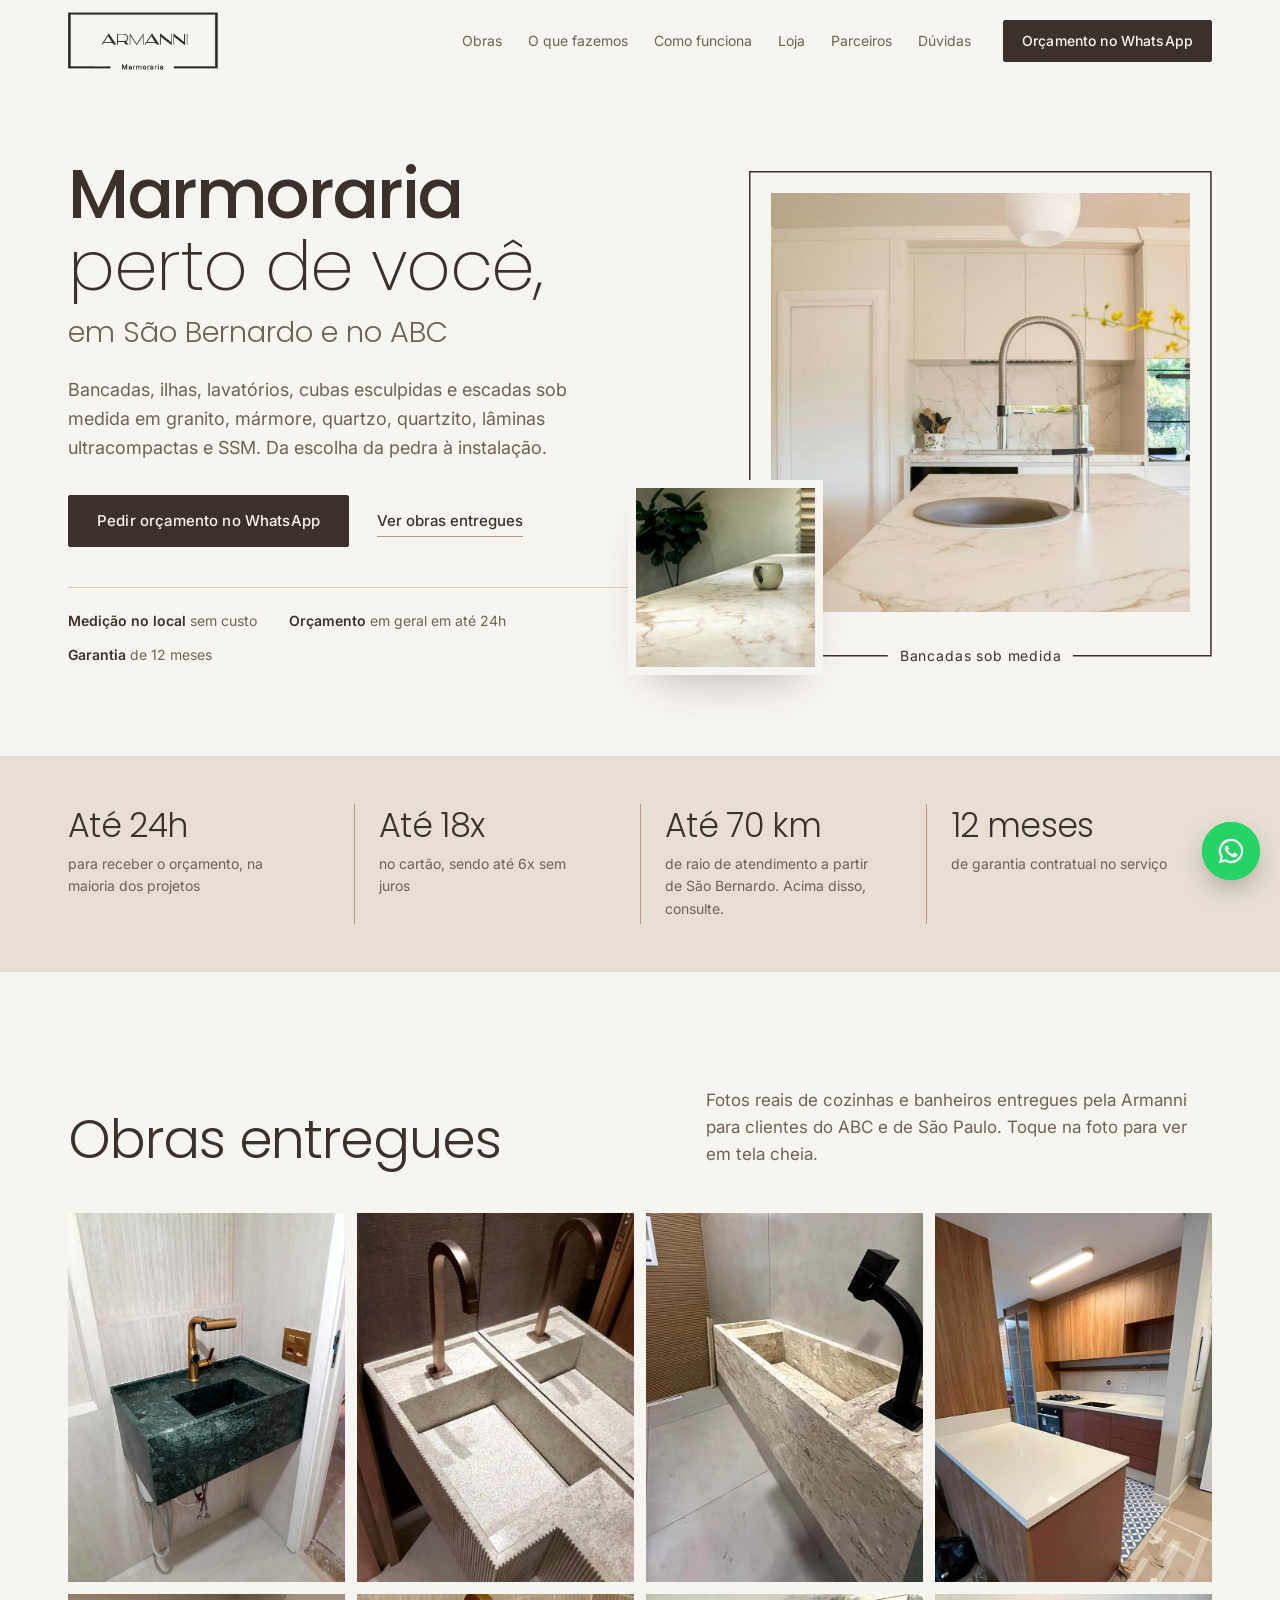
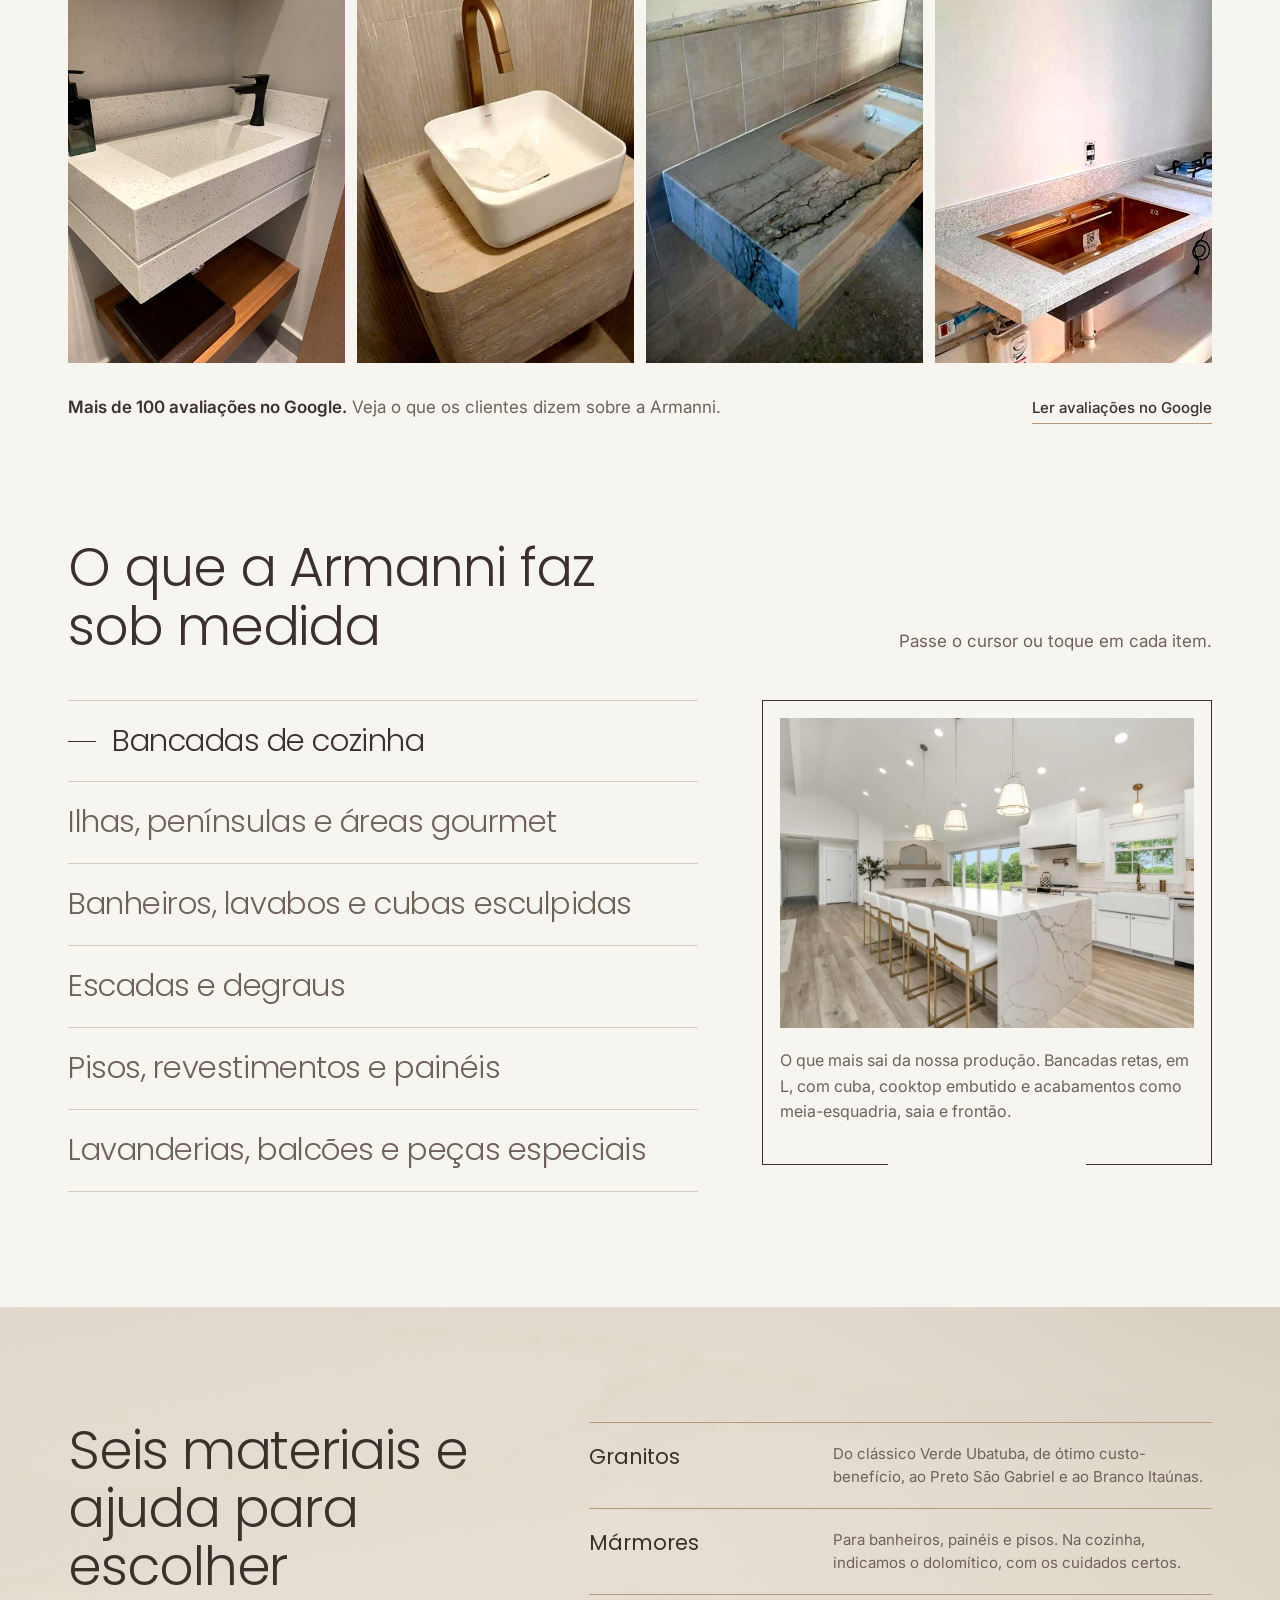
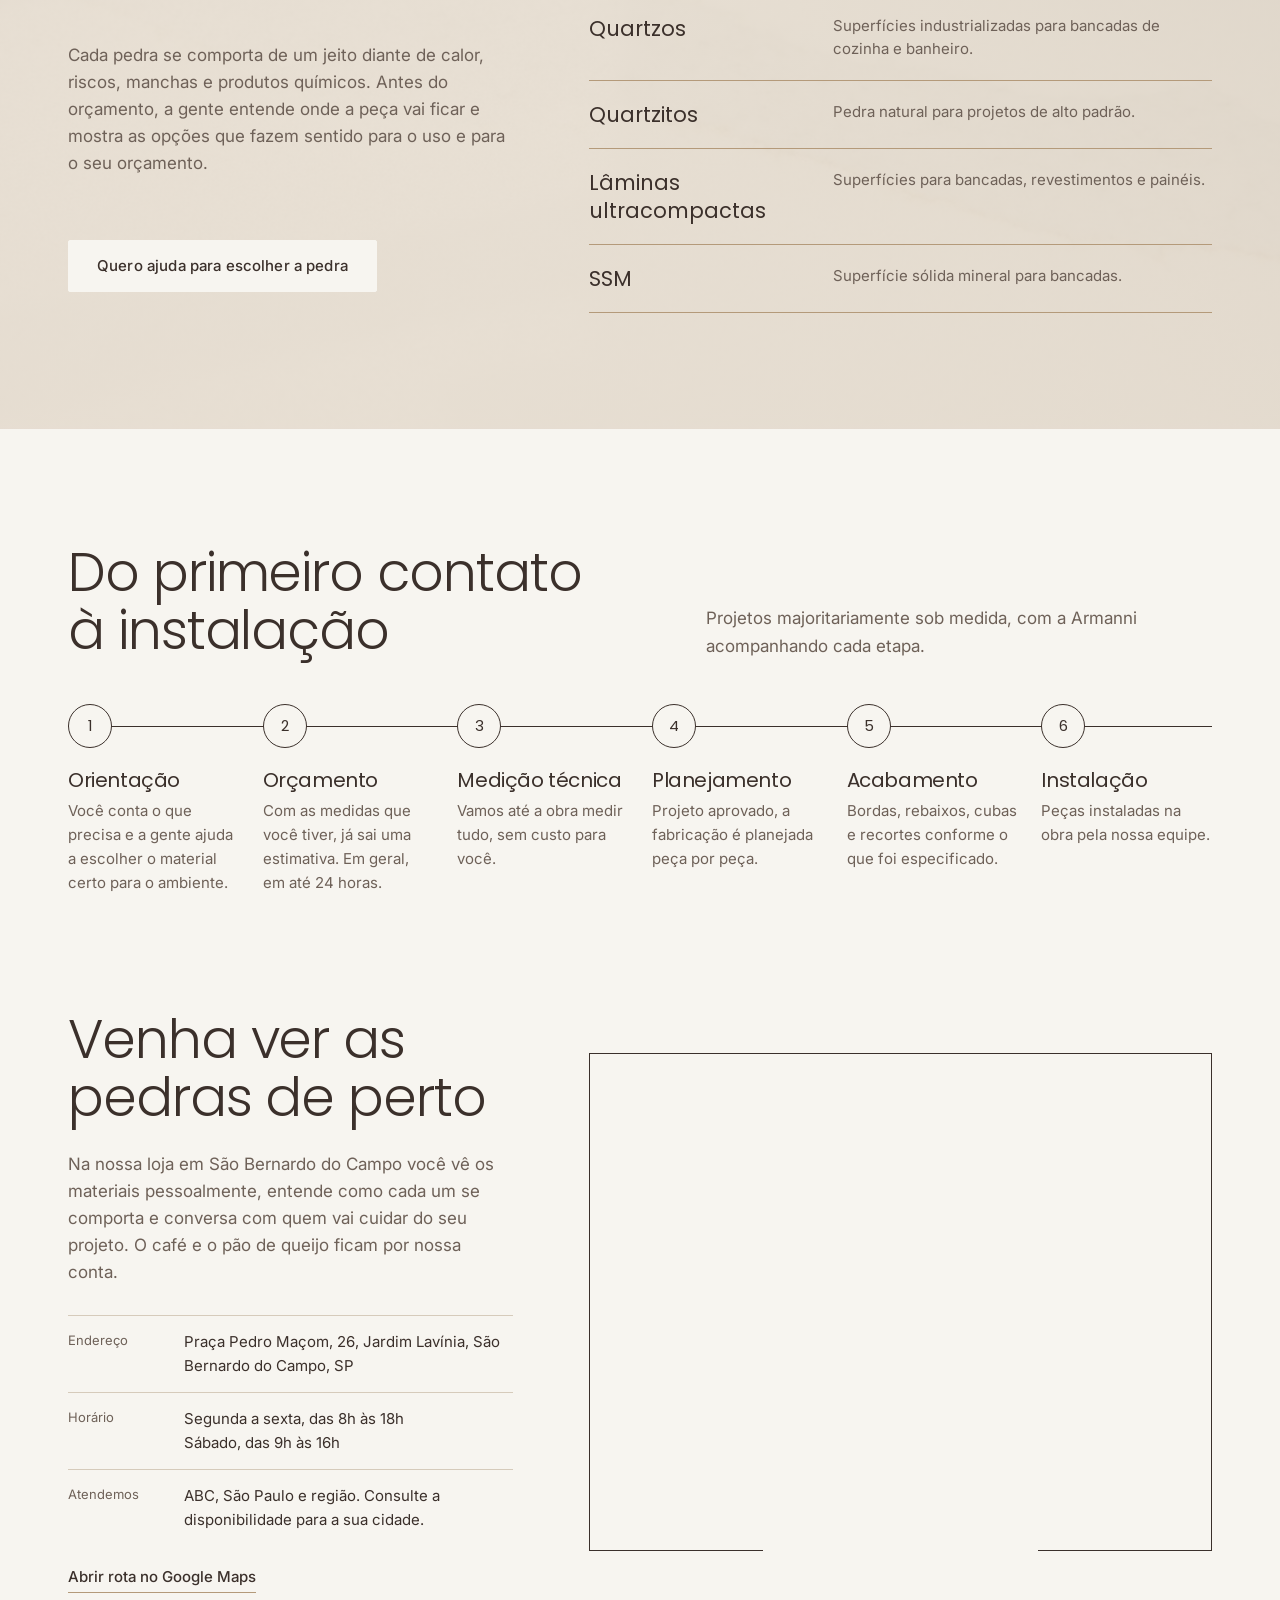
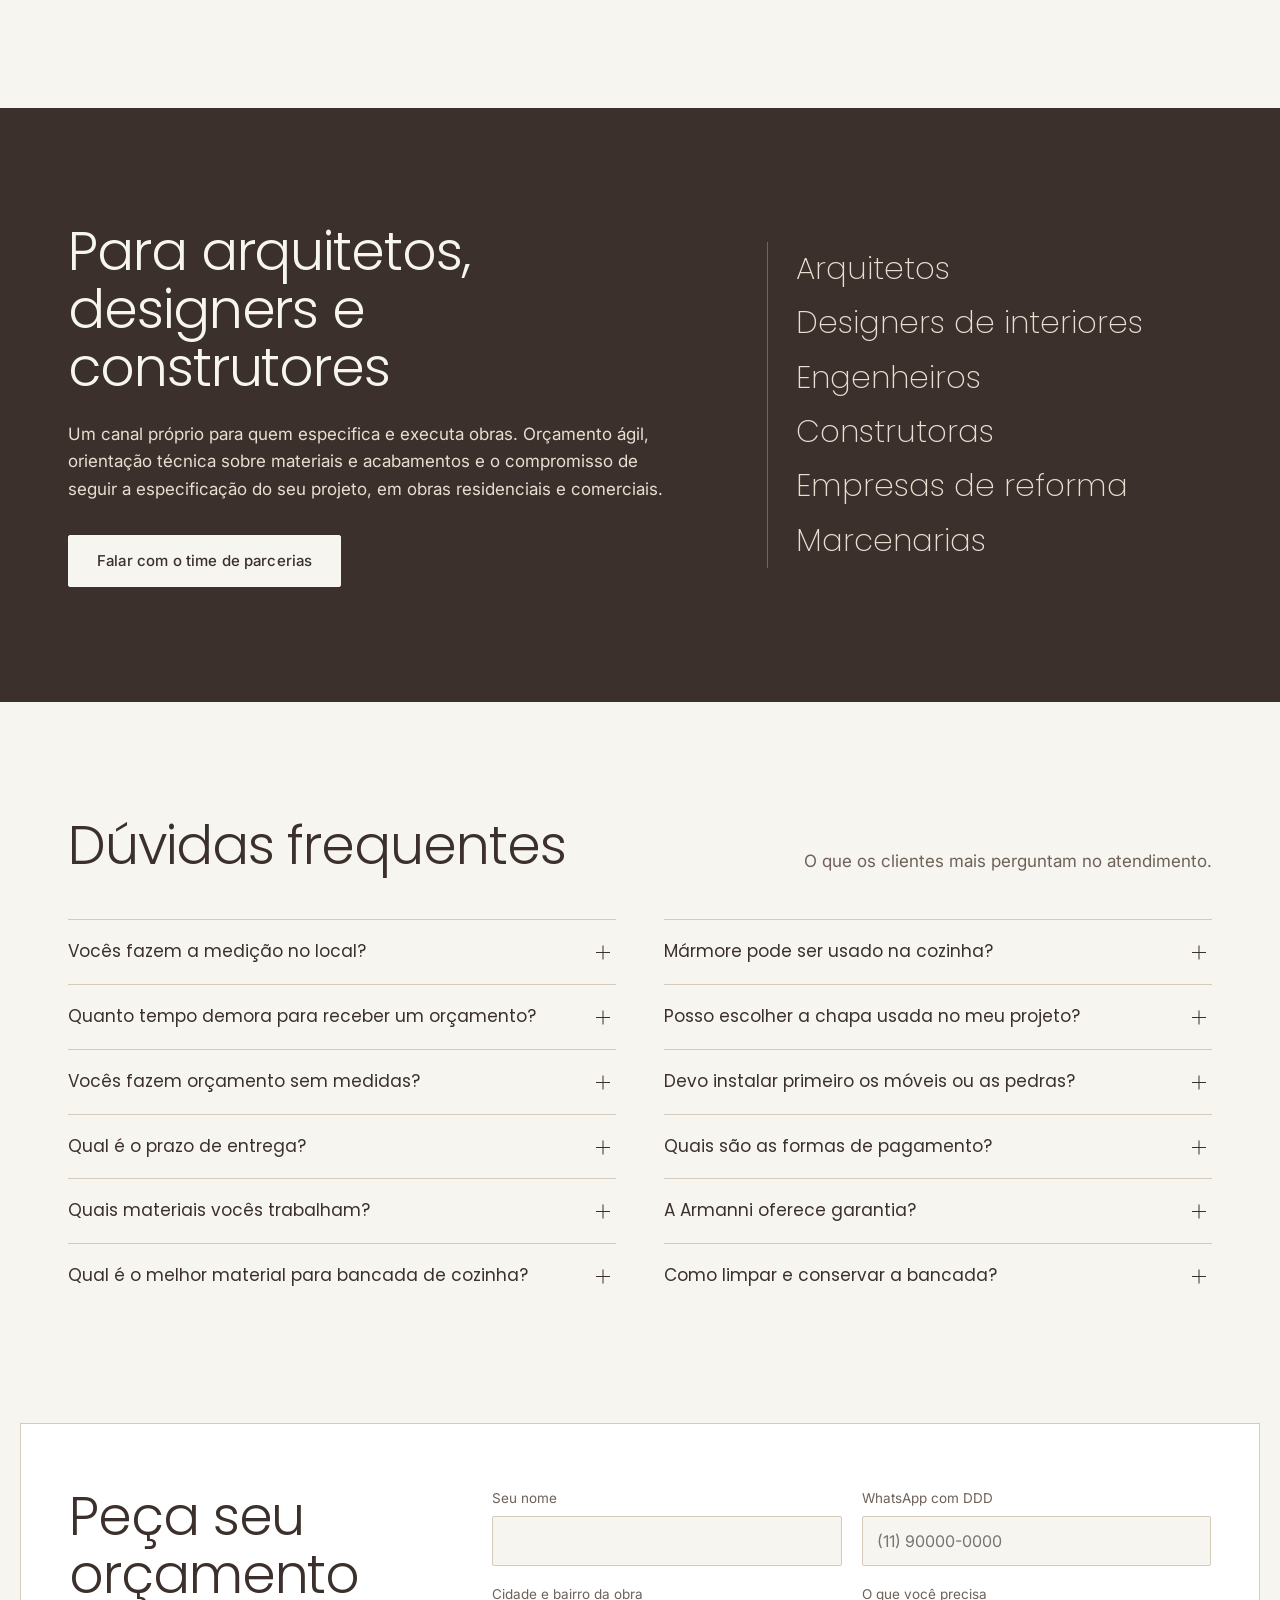
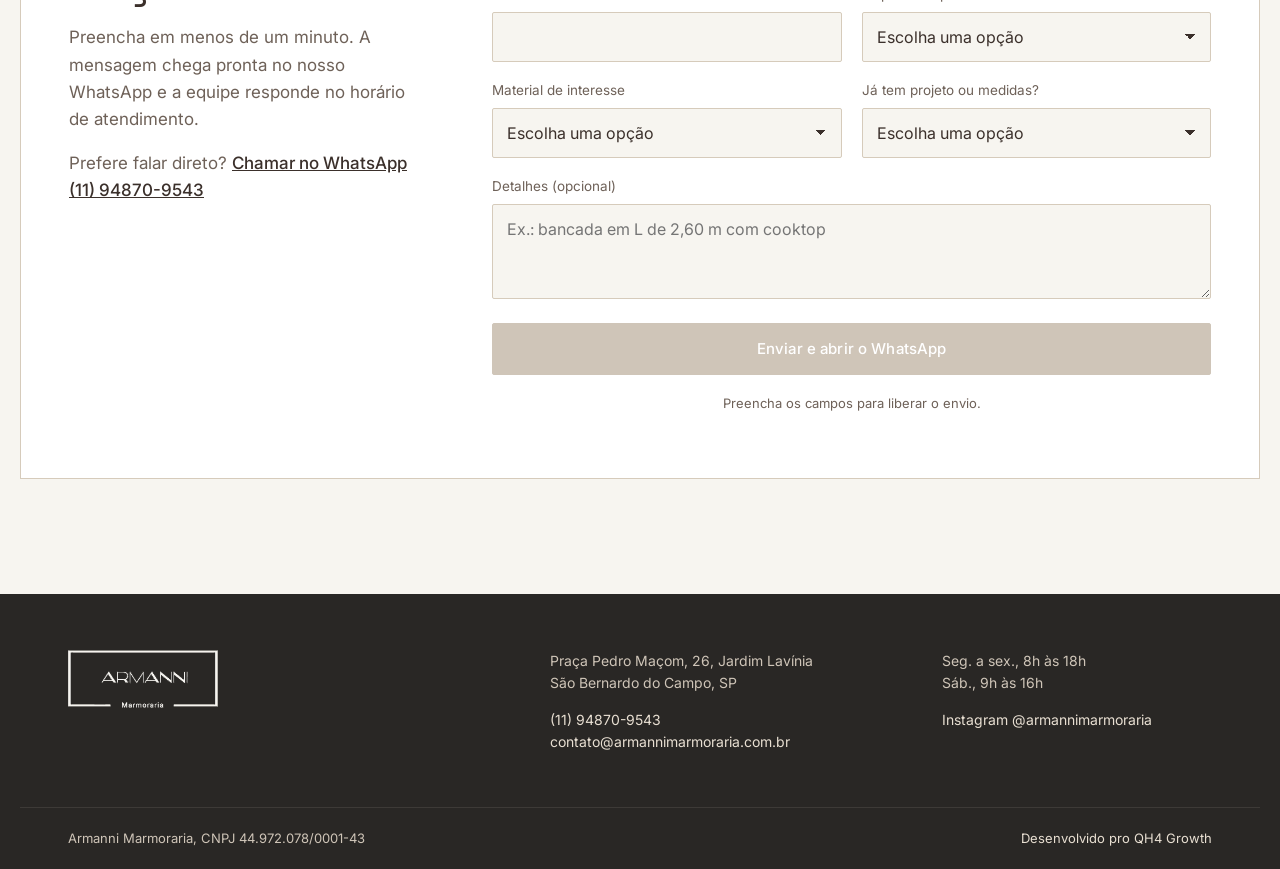
==== commit 6256ce86: "Add files via upload" ====
--- a/index.html
+++ b/index.html
@@ -121,7 +121,7 @@
     { "@type": "Question", "name": "Vocês fazem a medição no local?", "acceptedAnswer": { "@type": "Answer", "text": "Sim, a medição técnica é feita no local e não tem custo para o cliente." } },
     { "@type": "Question", "name": "Quanto tempo demora para receber um orçamento?", "acceptedAnswer": { "@type": "Answer", "text": "Depende da complexidade do projeto, da quantidade de peças, do material e das informações disponíveis, mas em geral o orçamento sai em no máximo 24 horas." } },
     { "@type": "Question", "name": "Vocês fazem orçamento sem medidas?", "acceptedAnswer": { "@type": "Answer", "text": "Sim. Fazemos uma estimativa inicial com as informações e medidas que você passar. Para fechar o pedido, as medidas técnicas são confirmadas na medição." } },
-    { "@type": "Question", "name": "Qual é o prazo de entrega?", "acceptedAnswer": { "@type": "Answer", "text": "O prazo padrão é de 20 dias úteis após a medição e a aprovação do projeto." } },
+    { "@type": "Question", "name": "Qual é o prazo de entrega?", "acceptedAnswer": { "@type": "Answer", "text": "O prazo varia conforme o projeto e o material escolhido. Informamos a previsão de entrega junto com o orçamento." } },
     { "@type": "Question", "name": "Quais materiais vocês trabalham?", "acceptedAnswer": { "@type": "Answer", "text": "Granitos, mármores, quartzos industrializados, quartzitos, lâminas ultracompactas e SSM." } },
     { "@type": "Question", "name": "Qual é o melhor material para bancada de cozinha?", "acceptedAnswer": { "@type": "Answer", "text": "Depende do projeto, do uso, do orçamento e das características desejadas. Granitos, quartzos, quartzitos e superfícies ultracompactas têm características diferentes, e nossa equipe apresenta opções e orienta a escolha conforme o ambiente." } },
     { "@type": "Question", "name": "Mármore pode ser usado na cozinha?", "acceptedAnswer": { "@type": "Answer", "text": "Pode ser usado o mármore dolomítico, com atenção especial, porque é uma pedra natural mais suscetível a manchas e ao ataque de substâncias ácidas." } },
@@ -202,10 +202,10 @@
   <!-- NÚMEROS DO ATENDIMENTO -->
   <section class="fatos" aria-label="Como a Armanni trabalha">
     <dl class="fatos__lista">
-      <div><dt>20 dias úteis</dt><dd>de prazo padrão após medição e aprovação do projeto</dd></div>
+      <div><dt>Até 24h</dt><dd>para receber o orçamento, na maioria dos projetos</dd></div>
       <div><dt>Até 18x</dt><dd>no cartão, sendo até 6x sem juros</dd></div>
-      <div><dt>45 km</dt><dd>de raio de atendimento a partir de São Bernardo</dd></div>
-      <div><dt>Mais de 20 anos</dt><dd>de história, somando a marmoraria que deu origem à Armanni</dd></div>
+      <div><dt>Até 70 km</dt><dd>de raio de atendimento a partir de São Bernardo. Acima disso, consulte.</dd></div>
+      <div><dt>12 meses</dt><dd>de garantia contratual no serviço</dd></div>
     </dl>
   </section>
 
@@ -216,17 +216,17 @@
       <p>Fotos reais de cozinhas e banheiros entregues pela Armanni para clientes do ABC e de São Paulo. Toque na foto para ver em tela cheia.</p>
     </div>
     <div class="obras__grade" id="galeria">
-      <button class="obra" data-full="assets/img/obra-cozinha-granito-preto.jpg"><img src="assets/img/obra-cozinha-granito-preto.jpg" alt="Bancada de cozinha em granito preto com cooktop e cuba de inox" width="1038" height="680" loading="lazy"><span>Cozinha em granito preto</span></button>
-      <button class="obra" data-full="assets/img/obra-lavatorio-esculpido-branco.jpg"><img src="assets/img/obra-lavatorio-esculpido-branco.jpg" alt="Lavatório com cuba esculpida branca" width="1038" height="610" loading="lazy"><span>Cuba esculpida</span></button>
-      <button class="obra" data-full="assets/img/obra-bancada-gourmet-preta.jpg"><img src="assets/img/obra-bancada-gourmet-preta.jpg" alt="Bancada preta com cuba e cooktop" width="1038" height="585" loading="lazy"><span>Bancada em granito preto</span></button>
-      <button class="obra" data-full="assets/img/obra-lavatorio-marmore-bege.jpg"><img src="assets/img/obra-lavatorio-marmore-bege.jpg" alt="Lavatório em mármore bege com cuba esculpida" width="1038" height="590" loading="lazy"><span>Lavatório em mármore</span></button>
-      <button class="obra" data-full="assets/img/obra-cozinha-cooktop-granito.jpg"><img src="assets/img/obra-cozinha-cooktop-granito.jpg" alt="Bancada de cozinha em granito escuro com cooktop embutido" width="1038" height="575" loading="lazy"><span>Cozinha com cooktop embutido</span></button>
-      <button class="obra" data-full="assets/img/obra-lavatorio-esculpido-quartzo.jpg"><img src="assets/img/obra-lavatorio-esculpido-quartzo.jpg" alt="Lavatório com cuba esculpida clara" width="1038" height="585" loading="lazy"><span>Lavatório esculpido</span></button>
-      <button class="obra" data-full="assets/img/obra-cuba-inox-bancada-branca.jpg"><img src="assets/img/obra-cuba-inox-bancada-branca.jpg" alt="Bancada branca com cuba de inox" width="1038" height="680" loading="lazy"><span>Bancada clara com cuba inox</span></button>
-      <button class="obra" data-full="assets/img/obra-lavatorio-marmore-detalhe.jpg"><img src="assets/img/obra-lavatorio-marmore-detalhe.jpg" alt="Detalhe de lavatório em mármore bege" width="1038" height="680" loading="lazy"><span>Detalhe em mármore</span></button>
+      <button class="obra" data-full="assets/img/obra-lavabo-cuba-esculpida-verde.jpg"><img src="assets/img/obra-lavabo-cuba-esculpida-verde.jpg" alt="Lavabo com cuba esculpida em mármore verde e metais dourados" width="888" height="1184" loading="lazy"><span>Cuba esculpida em mármore verde</span></button>
+      <button class="obra" data-full="assets/img/obra-cuba-esculpida-dupla.jpg"><img src="assets/img/obra-cuba-esculpida-dupla.jpg" alt="Bancada com duas cubas esculpidas e acabamento canelado" width="704" height="939" loading="lazy"><span>Cubas esculpidas com frente canelada</span></button>
+      <button class="obra" data-full="assets/img/obra-cuba-esculpida-marmore.jpg"><img src="assets/img/obra-cuba-esculpida-marmore.jpg" alt="Cuba esculpida em mármore bege com torneira preta" width="704" height="939" loading="lazy"><span>Cuba esculpida em mármore bege</span></button>
+      <button class="obra" data-full="assets/img/obra-cozinha-ilha-quartzo.jpg"><img src="assets/img/obra-cozinha-ilha-quartzo.jpg" alt="Cozinha com península em pedra clara" width="704" height="939" loading="lazy"><span>Cozinha com península</span></button>
+      <button class="obra" data-full="assets/img/obra-lavatorio-esculpido-quartzo-branco.jpg"><img src="assets/img/obra-lavatorio-esculpido-quartzo-branco.jpg" alt="Lavatório com cuba esculpida em quartzo branco" width="888" height="1184" loading="lazy"><span>Cuba esculpida em quartzo</span></button>
+      <button class="obra" data-full="assets/img/obra-lavabo-travertino.jpg"><img src="assets/img/obra-lavabo-travertino.jpg" alt="Lavabo com bancada em travertino de cantos arredondados" width="700" height="933" loading="lazy"><span>Lavabo em travertino</span></button>
+      <button class="obra" data-full="assets/img/obra-bancada-quartzito.jpg"><img src="assets/img/obra-bancada-quartzito.jpg" alt="Bancada de banheiro em quartzito com cuba esculpida" width="663" height="884" loading="lazy"><span>Bancada em quartzito</span></button>
+      <button class="obra" data-full="assets/img/obra-cozinha-cuba-cobre.jpg"><img src="assets/img/obra-cozinha-cuba-cobre.jpg" alt="Bancada de cozinha em granito claro com cuba cobre" width="566" height="715" loading="lazy"><span>Bancada com cuba cobre</span></button>
     </div>
     <div class="obras__google">
-      <p><strong>105 avaliações no Google.</strong> Veja o que os clientes dizem sobre a Armanni.</p>
+      <p><strong>Mais de 100 avaliações no Google.</strong> Veja o que os clientes dizem sobre a Armanni.</p>
       <a class="link" href="https://g.page/r/CbrfBFIB26atEAI/review" target="_blank" rel="noopener" data-evt="google_reviews">Ler avaliações no Google</a>
     </div>
   </section>
@@ -240,8 +240,8 @@
     <div class="servicos__corpo">
       <ol class="servicos__lista" role="tablist" aria-label="Produtos">
         <li><button role="tab" aria-selected="true" aria-controls="sv-painel" data-img="assets/img/foto-ilha-cozinha-marmore.jpg" data-txt="O que mais sai da nossa produção. Bancadas retas, em L, com cuba, cooktop embutido e acabamentos como meia-esquadria, saia e frontão.">Bancadas de cozinha</button></li>
-        <li><button role="tab" aria-selected="false" aria-controls="sv-painel" data-img="assets/img/foto-ilha-granito.jpg" data-txt="Ilhas, penínsulas, bancadas de área gourmet e de churrasqueira, mesas e tampos no mesmo material da cozinha ou em contraste.">Ilhas, penínsulas e áreas gourmet</button></li>
-        <li><button role="tab" aria-selected="false" aria-controls="sv-painel" data-img="assets/img/foto-lavatorio-esculpido-pedra.jpg" data-txt="Lavatórios, bancadas de banheiro e lavabo, nichos e prateleiras, com cubas esculpidas de diversos modelos.">Banheiros, lavabos e cubas esculpidas</button></li>
+        <li><button role="tab" aria-selected="false" aria-controls="sv-painel" data-img="assets/img/obra-cozinha-ilha-quartzo.jpg" data-txt="Ilhas, penínsulas, bancadas de área gourmet e de churrasqueira, mesas e tampos no mesmo material da cozinha ou em contraste.">Ilhas, penínsulas e áreas gourmet</button></li>
+        <li><button role="tab" aria-selected="false" aria-controls="sv-painel" data-img="assets/img/obra-lavabo-cuba-esculpida-verde.jpg" data-txt="Lavatórios, bancadas de banheiro e lavabo, nichos e prateleiras, com cubas esculpidas de diversos modelos.">Banheiros, lavabos e cubas esculpidas</button></li>
         <li><button role="tab" aria-selected="false" aria-controls="sv-painel" data-img="assets/img/foto-escada-marmore.jpg" data-txt="Escadas e degraus em pedra natural ou industrializada, feitos sob medida para a obra.">Escadas e degraus</button></li>
         <li><button role="tab" aria-selected="false" aria-controls="sv-painel" data-img="assets/img/foto-revestimento-painel.jpg" data-txt="Pisos em pedra, revestimentos de parede, painéis decorativos, soleiras, peitoris e rodapés.">Pisos, revestimentos e painéis</button></li>
         <li><button role="tab" aria-selected="false" aria-controls="sv-painel" data-img="assets/img/foto-bancada-marmore-cafe.jpg" data-txt="Bancadas de lavanderia, balcões comerciais, túmulos, jazigos e outras peças especiais nos materiais com que trabalhamos.">Lavanderias, balcões e peças especiais</button></li>
@@ -282,7 +282,7 @@
       <li><b>3</b><h3>Medição técnica</h3><p>Vamos até a obra medir tudo, sem custo para você.</p></li>
       <li><b>4</b><h3>Planejamento</h3><p>Projeto aprovado, a fabricação é planejada peça por peça.</p></li>
       <li><b>5</b><h3>Acabamento</h3><p>Bordas, rebaixos, cubas e recortes conforme o que foi especificado.</p></li>
-      <li><b>6</b><h3>Instalação</h3><p>Peças instaladas na obra. Prazo padrão de 20 dias úteis após medição e aprovação.</p></li>
+      <li><b>6</b><h3>Instalação</h3><p>Peças instaladas na obra pela nossa equipe.</p></li>
     </ol>
   </section>
 
@@ -291,11 +291,10 @@
     <div class="loja__texto">
       <h2>Venha ver as pedras de perto</h2>
       <p>Na nossa loja em São Bernardo do Campo você vê os materiais pessoalmente, entende como cada um se comporta e conversa com quem vai cuidar do seu projeto. O café e o pão de queijo ficam por nossa conta.</p>
-      <p>A Armanni nasceu da aquisição de uma marmoraria com 13 anos de mercado e segue há 8 anos com a gestão atual, somando mais de 20 anos de história.</p>
       <dl class="loja__dados">
         <div><dt>Endereço</dt><dd>Praça Pedro Maçom, 26, Jardim Lavínia, São Bernardo do Campo, SP</dd></div>
         <div><dt>Horário</dt><dd>Segunda a sexta, das 8h às 18h<br>Sábado, das 9h às 16h</dd></div>
-        <div><dt>Atendemos</dt><dd>Todo o ABC Paulista e São Paulo capital. Outras cidades, como Osasco, Guarulhos e Jundiaí, conforme o projeto.</dd></div>
+        <div><dt>Atendemos</dt><dd>ABC, São Paulo e região. Consulte a disponibilidade para a sua cidade.</dd></div>
       </dl>
       <a class="link" href="https://www.google.com/maps/search/?api=1&query=Pra%C3%A7a+Pedro+Ma%C3%A7om+26+S%C3%A3o+Bernardo+do+Campo" target="_blank" rel="noopener" data-evt="rota_maps">Abrir rota no Google Maps</a>
     </div>
@@ -333,7 +332,7 @@
       <details><summary>Vocês fazem a medição no local?</summary><p>Sim, a medição técnica é feita no local e não tem custo para o cliente.</p></details>
       <details><summary>Quanto tempo demora para receber um orçamento?</summary><p>Depende da complexidade do projeto, da quantidade de peças, do material e das informações disponíveis, mas em geral o orçamento sai em no máximo 24 horas.</p></details>
       <details><summary>Vocês fazem orçamento sem medidas?</summary><p>Sim. Fazemos uma estimativa inicial com as informações e medidas que você passar. Para fechar o pedido, as medidas técnicas são confirmadas na medição.</p></details>
-      <details><summary>Qual é o prazo de entrega?</summary><p>O prazo padrão é de 20 dias úteis após a medição e a aprovação do projeto.</p></details>
+      <details><summary>Qual é o prazo de entrega?</summary><p>O prazo varia conforme o projeto e o material escolhido. Informamos a previsão de entrega junto com o orçamento.</p></details>
       <details><summary>Quais materiais vocês trabalham?</summary><p>Granitos, mármores, quartzos industrializados, quartzitos, lâminas ultracompactas e SSM.</p></details>
       <details><summary>Qual é o melhor material para bancada de cozinha?</summary><p>Depende do projeto, do uso, do orçamento e das características desejadas. Granitos, quartzos, quartzitos e superfícies ultracompactas têm características diferentes, e nossa equipe apresenta opções e orienta a escolha conforme o ambiente.</p></details>
       <details><summary>Mármore pode ser usado na cozinha?</summary><p>Pode ser usado o mármore dolomítico, com atenção especial, porque é uma pedra natural mais suscetível a manchas e ao ataque de substâncias ácidas.</p></details>
--- a/assets/css/style.css
+++ b/assets/css/style.css
@@ -122,7 +122,7 @@
 /* Obras */
 .obras{padding:clamp(72px,9vw,128px) 0}
 .obras__grade{max-width:var(--larg);margin:0 auto;padding:0 var(--pad);display:grid;grid-template-columns:repeat(4,1fr);gap:12px}
-.obra{position:relative;padding:0;border:0;background:var(--areia);overflow:hidden;cursor:zoom-in;display:block;aspect-ratio:4/3}
+.obra{position:relative;padding:0;border:0;background:var(--areia);overflow:hidden;cursor:zoom-in;display:block;aspect-ratio:3/4}
 .obra img{width:100%;height:100%;object-fit:cover;transition:transform 1s var(--ease),filter .6s}
 .obra span{position:absolute;left:0;right:0;bottom:0;padding:28px 16px 12px;text-align:left;font-size:13px;color:var(--off);background:linear-gradient(transparent,rgba(41,39,37,.75));transform:translateY(100%);transition:transform .45s var(--ease)}
 .obra:hover img,.obra:focus-visible img{transform:scale(1.05)}
